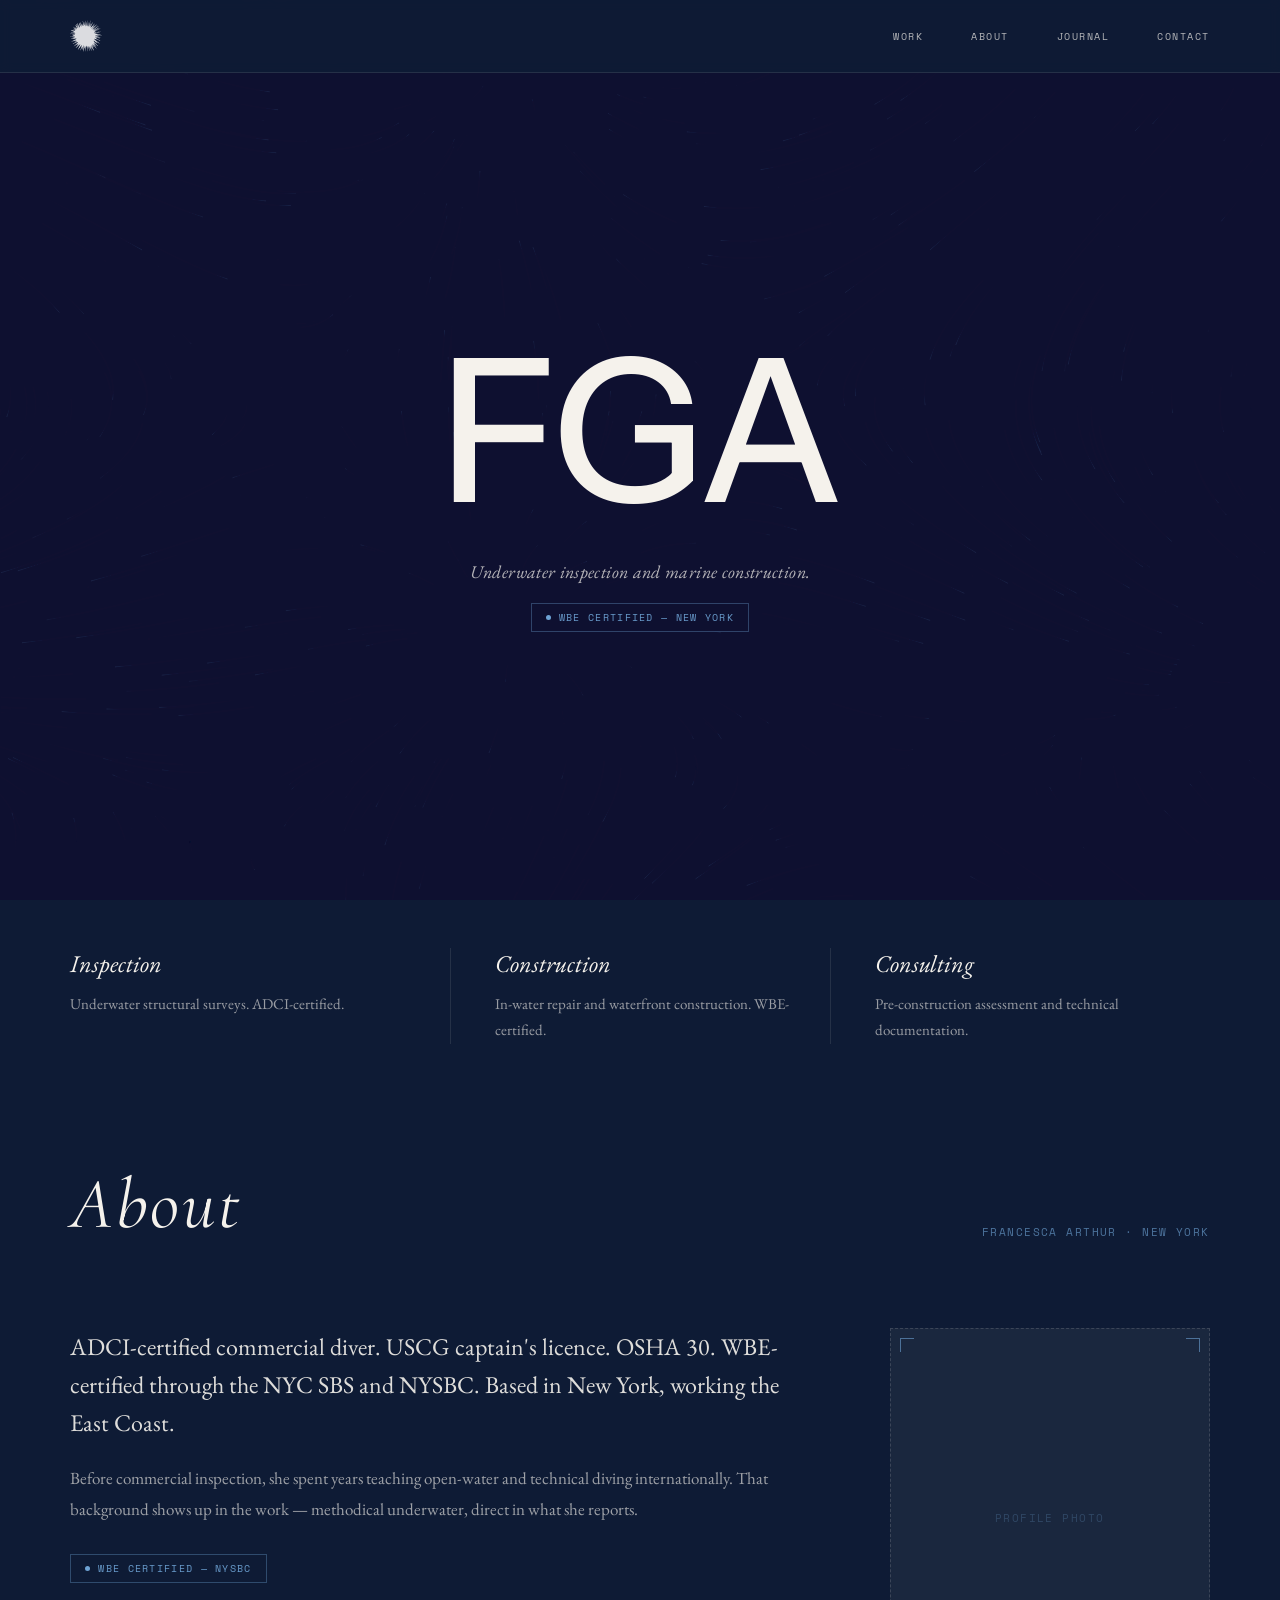
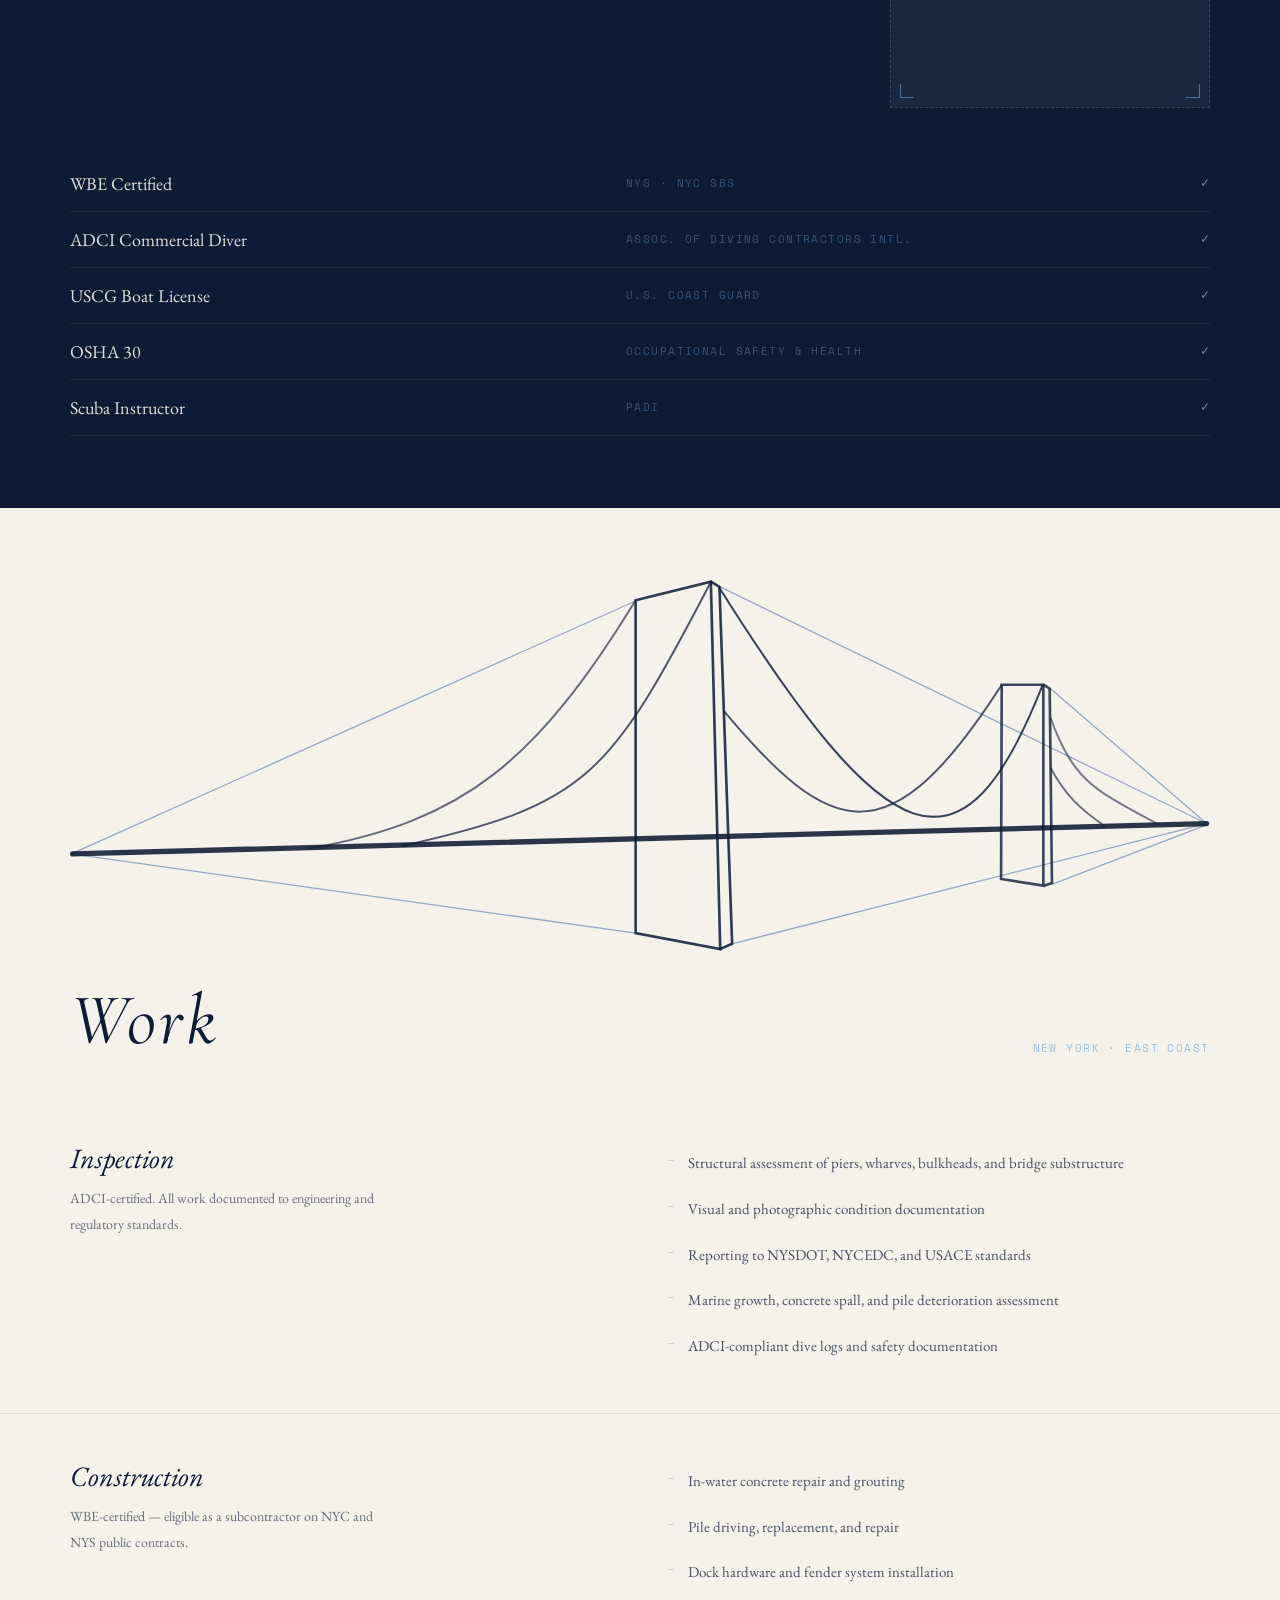
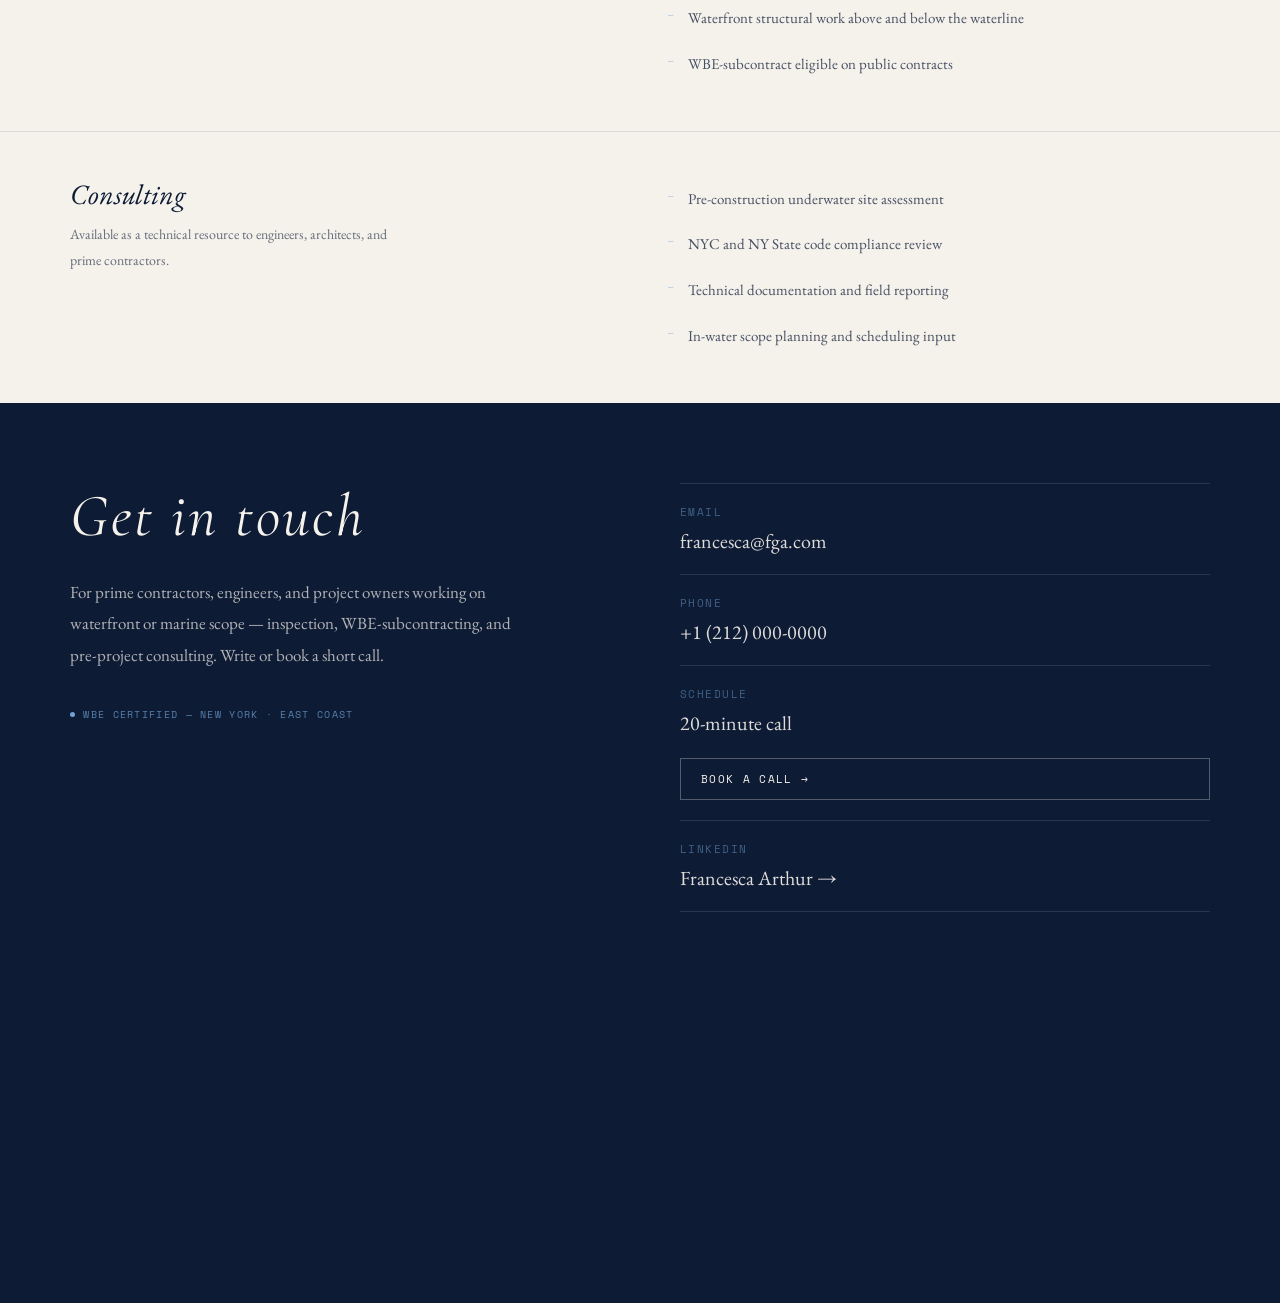
==== index.html @ 3e1ce1b0 "Initial build — static FGA site for GitHub Pages HTML/CSS/JS marketing site for FGA (Francesca Arthu" ====
<!DOCTYPE html>
<html lang="en">
<head>
  <meta charset="UTF-8">
  <meta name="viewport" content="width=device-width, initial-scale=1.0">
  <title>FGA — Underwater Inspection &amp; Marine Construction</title>
  <meta name="description" content="Francesca Arthur — ADCI-certified commercial diver. Underwater inspection and marine construction. WBE-certified, New York · East Coast.">
  <link rel="icon" type="image/svg+xml" href="assets/urchin.svg">
  <link rel="preconnect" href="https://fonts.googleapis.com">
  <link rel="preconnect" href="https://fonts.gstatic.com" crossorigin>
  <link href="https://fonts.googleapis.com/css2?family=Cormorant+Garamond:ital,wght@0,400;1,400;1,600&family=EB+Garamond:ital,wght@0,400;1,400&family=Instrument+Sans:wght@400;500;600&family=Space+Mono:wght@400;700&display=swap" rel="stylesheet">
  <link rel="stylesheet" href="css/style.css">
</head>
<body>

<!-- ── Nav ── -->
<nav class="nav" id="nav">
  <a href="#" class="nav-brand">
    <img src="assets/urchin.svg" alt="FGA" class="nav-urchin">
    <span class="nav-lockup">
      <span class="nav-rule"></span>
      <span class="nav-wordmark">FGA</span>
    </span>
  </a>
  <div class="nav-links">
    <a href="#work-entry" class="nav-link">Work</a>
    <a href="#about" class="nav-link">About</a>
    <a href="journal.html" class="nav-link">Journal</a>
    <a href="#contact" class="nav-link">Contact</a>
  </div>
  <button class="nav-hamburger" id="hamburger" aria-label="Menu" aria-expanded="false">
    <span></span><span></span><span></span>
  </button>
</nav>
<div class="mobile-menu" id="mobileMenu">
  <a href="#work-entry">Work</a>
  <a href="#about">About</a>
  <a href="journal.html">Journal</a>
  <a href="#contact">Contact</a>
</div>

<!-- ── Hero ── -->
<section class="hero" data-theme="dark">
  <canvas class="hero-canvas" id="tidalCanvas"></canvas>
  <div class="hero-inner">
    <div class="hero-title" style="margin-bottom:20px;">FGA</div>
    <div class="hero-sub">Underwater inspection and marine construction.</div>
    <div class="wbe-badge">
      <span class="wbe-dot"></span>
      <span class="wbe-text">WBE Certified — New York</span>
    </div>
  </div>
  <div class="hero-end" id="hero-end"></div>
</section>

<!-- ── Services ── -->
<section class="section-navy" data-theme="dark">
  <div class="services-grid">
    <div class="service-col">
      <div class="service-title">Inspection</div>
      <div class="service-body" style="font-size:15px;">Underwater structural surveys. ADCI-certified.</div>
    </div>
    <div class="service-col">
      <div class="service-title">Construction</div>
      <div class="service-body" style="font-size:15px;">In-water repair and waterfront construction. WBE-certified.</div>
    </div>
    <div class="service-col">
      <div class="service-title">Consulting</div>
      <div class="service-body" style="font-size:15px;">Pre-construction assessment and technical documentation.</div>
    </div>
  </div>
</section>

<!-- ── About ── -->
<section id="about" class="section-navy" data-theme="dark">
  <div class="section-header">
    <div class="section-title">About</div>
    <span class="mono section-meta">Francesca Arthur · New York</span>
  </div>
  <div class="about-grid">
    <div>
      <p class="body-lead" style="margin-bottom:20px;">
        ADCI-certified commercial diver. USCG captain's licence. OSHA 30.
        WBE-certified through the NYC SBS and NYSBC. Based in New York,
        working the East Coast.
      </p>
      <p class="body-text">
        Before commercial inspection, she spent years teaching open-water
        and technical diving internationally. That background shows up in
        the work — methodical underwater, direct in what she reports.
      </p>
      <div style="margin-top:28px;">
        <div class="wbe-badge">
          <span class="wbe-dot"></span>
          <span class="wbe-text">WBE Certified — NYSBC</span>
        </div>
      </div>
    </div>
    <!-- To show a real profile photo: add style="background-image:url('assets/your-photo.jpg')"
         to .about-photo-frame below and remove the placeholder <span>. -->
    <div class="about-photo is-placeholder">
      <div class="about-photo-frame">
        <span class="mono" style="opacity:.25;">Profile photo</span>
      </div>
      <span class="about-corner tl"></span>
      <span class="about-corner tr"></span>
      <span class="about-corner bl"></span>
      <span class="about-corner br"></span>
    </div>
  </div>

  <div class="creds-table">
    <div class="cred-row">
      <span class="cred-name">WBE Certified</span>
      <span class="cred-auth mono">NYS · NYC SBS</span>
      <span class="cred-check">✓</span>
    </div>
    <div class="cred-row">
      <span class="cred-name">ADCI Commercial Diver</span>
      <span class="cred-auth mono">Assoc. of Diving Contractors Intl.</span>
      <span class="cred-check">✓</span>
    </div>
    <div class="cred-row">
      <span class="cred-name">USCG Boat License</span>
      <span class="cred-auth mono">U.S. Coast Guard</span>
      <span class="cred-check">✓</span>
    </div>
    <div class="cred-row">
      <span class="cred-name">OSHA 30</span>
      <span class="cred-auth mono">Occupational Safety &amp; Health</span>
      <span class="cred-check">✓</span>
    </div>
    <div class="cred-row">
      <span class="cred-name">Scuba Instructor</span>
      <span class="cred-auth mono">PADI</span>
      <span class="cred-check">✓</span>
    </div>
  </div>
</section>

<!-- ── Bridge break (linen) — visual header for Work ── -->
<section id="work-entry" class="light-section bridge-section" data-theme="light">
  <svg class="bridge-svg" viewBox="0 0 431 141" fill="none" xmlns="http://www.w3.org/2000/svg">
    <path d="M0.5 103.635L214 133.635" stroke="#1B4F8A" stroke-opacity=".45" stroke-width=".5"/>
    <path d="M0.5 103.635L213.5 8.135" stroke="#1B4F8A" stroke-opacity=".45" stroke-width=".5"/>
    <path d="M246 2.635L430 92.135L371 41.135" stroke="#1B4F8A" stroke-opacity=".45" stroke-width=".5"/>
    <path d="M430 92.135L250.5 137.635" stroke="#1B4F8A" stroke-opacity=".45" stroke-width=".5"/>
    <path d="M430 92.635L371.5 115.135" stroke="#1B4F8A" stroke-opacity=".45" stroke-width=".5"/>
    <path d="M214 133.592V7.686L242.444 0.635L246 139.635L214 133.592Z" stroke="#0E1B35" stroke-opacity=".85"/>
    <path d="M245.796 139.178C245.544 139.291 245.431 139.587 245.543 139.839C245.656 140.091 245.951 140.204 246.204 140.092L246 139.635L245.796 139.178ZM250.5 137.628L250.704 138.084L251.012 137.947L251 137.61L250.5 137.628ZM245.7 2.642L246.2 2.624L246.19 2.36L245.966 2.219L245.7 2.642ZM246 139.635L246.204 140.092L250.704 138.084L250.5 137.628L250.296 137.171L245.796 139.178L246 139.635ZM250.5 137.628L251 137.61L246.2 2.624L245.7 2.642L245.2 2.66L250 137.646L250.5 137.628ZM245.7 2.642L245.966 2.219L242.766 0.211L242.5 0.635L242.234 1.059L245.434 3.066L245.7 2.642Z" fill="#0E1B35" fill-opacity=".85"/>
    <path d="M352.25 113.102L352.5 39.635H368.25V115.635L352.25 113.102Z" stroke="#0E1B35" stroke-opacity=".8"/>
    <path d="M368.5 115.635L371.5 114.635L370.643 41.155L368.5 39.635" stroke="#0E1B35" stroke-opacity=".8"/>
    <path d="M245.5 2.635C309.042 103.782 337.374 117.535 368 39.635" stroke="#0E1B35" stroke-opacity=".82" stroke-width=".75"/>
    <path d="M247.5 49.705C287.81 97.722 309.779 106.186 352.5 39.635" stroke="#0E1B35" stroke-opacity=".72" stroke-width=".75"/>
    <path d="M125.5 100.635C195.952 84.972 204.188 74.17 242.5 0.635" stroke="#0E1B35" stroke-opacity=".72" stroke-width=".75"/>
    <path d="M90.5 101.635C149.089 91.252 176.518 68.707 214 7.635" stroke="#0E1B35" stroke-opacity=".62" stroke-width=".75"/>
    <path d="M1 103.635L430 92.135" stroke="#0E1B35" stroke-opacity=".88" stroke-width="2" stroke-linecap="round"/>
    <path d="M371 71.135C376.96 82.031 382.499 86.83 391.5 93.135" stroke="#0E1B35" stroke-opacity=".6" stroke-width=".75"/>
    <path d="M371 52.135C379.662 76.871 388.861 79.951 412 92.635" stroke="#0E1B35" stroke-opacity=".55" stroke-width=".75"/>
  </svg>
</section>

<!-- ── Work (linen) ── -->
<section id="work" class="light-section" data-theme="light">
  <div class="section-header" style="padding-top:16px;">
    <div class="section-title">Work</div>
    <span class="mono section-meta">New York · East Coast</span>
  </div>

  <div class="work-discipline">
    <div>
      <div class="work-title">Inspection</div>
      <div class="body-text work-note">ADCI-certified. All work documented to engineering and regulatory standards.</div>
    </div>
    <div class="work-scope">
      <div class="work-item"><span class="work-dash">—</span><span class="body-text work-text">Structural assessment of piers, wharves, bulkheads, and bridge substructure</span></div>
      <div class="work-item"><span class="work-dash">—</span><span class="body-text work-text">Visual and photographic condition documentation</span></div>
      <div class="work-item"><span class="work-dash">—</span><span class="body-text work-text">Reporting to NYSDOT, NYCEDC, and USACE standards</span></div>
      <div class="work-item"><span class="work-dash">—</span><span class="body-text work-text">Marine growth, concrete spall, and pile deterioration assessment</span></div>
      <div class="work-item"><span class="work-dash">—</span><span class="body-text work-text">ADCI-compliant dive logs and safety documentation</span></div>
    </div>
  </div>

  <div class="work-discipline" style="border-top:.5px solid rgba(14,27,53,0.1);">
    <div>
      <div class="work-title">Construction</div>
      <div class="body-text work-note">WBE-certified — eligible as a subcontractor on NYC and NYS public contracts.</div>
    </div>
    <div class="work-scope">
      <div class="work-item"><span class="work-dash">—</span><span class="body-text work-text">In-water concrete repair and grouting</span></div>
      <div class="work-item"><span class="work-dash">—</span><span class="body-text work-text">Pile driving, replacement, and repair</span></div>
      <div class="work-item"><span class="work-dash">—</span><span class="body-text work-text">Dock hardware and fender system installation</span></div>
      <div class="work-item"><span class="work-dash">—</span><span class="body-text work-text">Waterfront structural work above and below the waterline</span></div>
      <div class="work-item"><span class="work-dash">—</span><span class="body-text work-text">WBE-subcontract eligible on public contracts</span></div>
    </div>
  </div>

  <div class="work-discipline" style="border-top:.5px solid rgba(14,27,53,0.1);">
    <div>
      <div class="work-title">Consulting</div>
      <div class="body-text work-note">Available as a technical resource to engineers, architects, and prime contractors.</div>
    </div>
    <div class="work-scope">
      <div class="work-item"><span class="work-dash">—</span><span class="body-text work-text">Pre-construction underwater site assessment</span></div>
      <div class="work-item"><span class="work-dash">—</span><span class="body-text work-text">NYC and NY State code compliance review</span></div>
      <div class="work-item"><span class="work-dash">—</span><span class="body-text work-text">Technical documentation and field reporting</span></div>
      <div class="work-item"><span class="work-dash">—</span><span class="body-text work-text">In-water scope planning and scheduling input</span></div>
    </div>
  </div>
</section>

<!-- ── Contact (navy) ── -->
<section id="contact" class="section-navy" data-theme="dark">
  <div class="contact-inner">
    <div class="contact-lead-col">
      <div class="contact-heading">Get in touch</div>
      <div class="contact-lead">
        For prime contractors, engineers, and project owners working on
        waterfront or marine scope — inspection, WBE-subcontracting,
        and pre-project consulting. Write or book a short call.
      </div>
      <div style="display:flex; align-items:center; gap:8px; margin-top:8px;">
        <span class="wbe-dot"></span>
        <span class="wbe-text" style="opacity:.75; color:var(--sky);">WBE Certified — New York · East Coast</span>
      </div>
    </div>

    <div>
      <div class="contact-method">
        <span class="mono contact-method-label">Email</span>
        <a class="contact-method-value" href="mailto:francesca@fga.com">francesca@fga.com</a>
      </div>
      <div class="contact-method">
        <span class="mono contact-method-label">Phone</span>
        <a class="contact-method-value" href="tel:+12120000000">+1 (212) 000-0000</a>
      </div>
      <div class="contact-method">
        <span class="mono contact-method-label">Schedule</span>
        <div class="contact-method-value" style="margin-bottom:14px;">20-minute call</div>
        <a href="https://cal.com/fga/20min" target="_blank" rel="noopener" class="cta-primary">Book a call &rarr;</a>
      </div>
      <div class="contact-method">
        <span class="mono contact-method-label">LinkedIn</span>
        <a class="contact-method-value" href="https://linkedin.com/in/francesca-arthur" target="_blank" rel="noopener">Francesca Arthur &rarr;</a>
      </div>
    </div>
  </div>
</section>

<script src="js/site.js"></script>
</body>
</html>
---- css/style.css ----
/* ============================================================
   FGA — Francesca Arthur · Marine Inspection & Construction
   Shared stylesheet (site + journal)
   Palette:  linen #F5F2EC · navy #0E1B35 · sky #6EA3D4
   ============================================================ */

*, *::before, *::after { margin:0; padding:0; box-sizing:border-box; }
html { scroll-behavior:smooth; }
body { background:#0E1B35; -webkit-font-smoothing:antialiased; }
a { text-decoration:none; color:inherit; }
img { max-width:100%; }

:root {
  --linen:#F5F2EC;
  --navy:#0E1B35;
  --sky:#6EA3D4;
  --gutter: clamp(24px, 5.5vw, 80px);
}

/* ── Type ── */
.hero-title {
  font-family:'Instrument Sans', sans-serif;
  font-size: clamp(80px, 16vw, 200px);
  letter-spacing:-0.01em; font-style:normal; font-weight:500; line-height:.9;
  color:var(--linen);
}
.section-title {
  font-family:'Cormorant Garamond', serif;
  font-size: clamp(44px, 6vw, 72px);
  font-style:italic; letter-spacing:.04em; line-height:1;
  color:var(--linen);
}
.body-lead {
  font-family:'EB Garamond', serif;
  font-size: clamp(17px, 2vw, 24px);
  line-height:1.6; color:var(--linen); opacity:.9;
  text-wrap:pretty;
}
.body-text {
  font-family:'EB Garamond', serif;
  font-size:17px; line-height:1.85;
  color:var(--linen); opacity:.62; text-wrap:pretty;
}
.mono {
  font-family:'Space Mono', monospace;
  font-size:11px; letter-spacing:.13em;
  text-transform:uppercase; color:var(--sky); opacity:.65;
}
.service-body {
  font-family:'EB Garamond', serif;
  font-size:16px; line-height:1.75;
  color:var(--linen); opacity:.6;
}

/* ── Nav ── */
.nav {
  position:fixed; top:0; left:0; right:0; z-index:100;
  display:flex; justify-content:space-between; align-items:center;
  padding:20px var(--gutter);
  background:rgba(14,27,53,0.93); backdrop-filter:blur(6px);
  border-bottom:.5px solid rgba(245,242,236,0.1);
  transition:background .4s ease, border-color .4s ease;
}
.nav.nav-light {
  background:rgba(245,242,236,0.92);
  border-bottom-color:rgba(14,27,53,0.1);
}
.nav.nav-light .nav-link { color:var(--navy); }
.nav.nav-light .nav-hamburger span { background:var(--navy); }

.nav-brand { display:flex; align-items:center; }
.nav-urchin {
  display:block; flex-shrink:0; width:32px; height:32px;
  filter: brightness(0) invert(1); opacity:.85;
  transition:filter .4s ease;
}
.nav.nav-light .nav-urchin { filter: brightness(0) opacity(0.68); }
.nav-lockup {
  display:flex; align-items:center; overflow:hidden;
  max-width:0; opacity:0;
  transition:max-width .5s ease, opacity .45s ease;
}
.nav.nav-scrolled .nav-lockup { max-width:110px; opacity:1; }
.nav-rule {
  width:.5px; height:24px; margin:0 16px; flex-shrink:0;
  background:rgba(245,242,236,0.25); transition:background .4s ease;
}
.nav.nav-light .nav-rule { background:rgba(14,27,53,0.25); }
.nav-wordmark {
  white-space:nowrap; font-family:'Instrument Sans', sans-serif; font-size:20px;
  letter-spacing:-0.01em; font-weight:500; color:var(--linen);
  transition:color .4s ease;
}
.nav.nav-light .nav-wordmark { color:var(--navy); }

.nav-links { display:flex; gap:48px; }
.nav-link {
  font-family:'Space Mono', monospace; font-size:10px;
  letter-spacing:.15em; text-transform:uppercase;
  color:var(--linen); opacity:.72;
  transition:opacity .2s, color .4s ease;
}
.nav-link:hover { opacity:1; }
.nav-hamburger {
  display:none; background:none; border:none; cursor:pointer;
  padding:4px; flex-direction:column; gap:5px;
}
.nav-hamburger span {
  display:block; width:22px; height:.5px;
  background:var(--linen); opacity:.75;
  transition:transform .2s, opacity .2s;
}
.nav-hamburger.open span:nth-child(1){ transform:rotate(45deg) translate(4px,4px); }
.nav-hamburger.open span:nth-child(2){ opacity:0; }
.nav-hamburger.open span:nth-child(3){ transform:rotate(-45deg) translate(4px,-4px); }

.mobile-menu {
  position:fixed; top:65px; left:0; right:0; z-index:99;
  background:rgba(14,27,53,0.98); backdrop-filter:blur(8px);
  display:none; flex-direction:column;
  padding:24px var(--gutter) 32px;
  border-bottom:.5px solid rgba(245,242,236,0.1);
}
.mobile-menu.open { display:flex; }
.mobile-menu a {
  font-family:'Space Mono', monospace; font-size:13px;
  letter-spacing:.14em; text-transform:uppercase;
  color:var(--linen); opacity:.75; padding:14px 0;
  border-bottom:.5px solid rgba(245,242,236,0.08);
}
.mobile-menu a:last-child { border-bottom:none; }

/* ── Hero ── */
.hero {
  height:100vh; position:relative; overflow:hidden;
  background:var(--navy); color:var(--linen);
}
.hero-canvas { position:absolute; inset:0; width:100%; height:100%; }
.hero-inner {
  position:relative; z-index:1; height:100%;
  display:flex; flex-direction:column; align-items:center;
  justify-content:center; padding-top:72px; text-align:center;
}
.hero-sub {
  font-family:'EB Garamond', serif; font-size:clamp(15px,1.4vw,18px);
  letter-spacing:.02em; color:var(--linen); opacity:.72;
  margin:20px 0; font-style:italic;
}
.hero-end { position:absolute; bottom:120px; left:0; width:100%; height:1px; }

/* ── WBE badge ── */
.wbe-badge {
  display:inline-flex; align-items:center; gap:8px;
  padding:6px 14px;
  border:.5px solid rgba(110,163,212,0.35);
}
.wbe-dot {
  width:5px; height:5px; border-radius:50%;
  background:var(--sky); display:inline-block; flex-shrink:0;
}
.wbe-text {
  font-family:'Space Mono', monospace; font-size:10px;
  letter-spacing:.13em; text-transform:uppercase;
  color:var(--sky); opacity:.95;
}

/* ── Services ── */
.section-navy { background:var(--navy); color:var(--linen); }
.services-grid {
  display:grid; grid-template-columns:1fr 1fr 1fr;
  padding:48px var(--gutter) 72px;
}
.service-col { padding-right:44px; }
.service-col + .service-col {
  border-left:.5px solid rgba(245,242,236,0.1);
  padding-left:44px; padding-right:0;
}
.service-col:last-child { padding-right:0; }
.service-title {
  font-family:'EB Garamond', serif; font-size:24px; font-style:italic;
  margin-bottom:12px; color:var(--linen);
}

/* ── Section header (shared) ── */
.section-header {
  display:flex; justify-content:space-between; align-items:flex-end;
  padding:52px var(--gutter) 40px;
}

/* ── About ── */
#about { scroll-margin-top:72px; }
.about-grid {
  display:grid; grid-template-columns:1fr 320px;
  gap:72px; padding:48px var(--gutter) 0;
  align-items:start;
}
.about-photo { position:relative; }
.about-photo-frame {
  background:rgba(245,242,236,0.05);
  border:.5px dashed rgba(245,242,236,0.15);
  height:380px; display:flex; align-items:center; justify-content:center;
  background-size:cover; background-position:center;
}
.about-corner {
  position:absolute; width:14px; height:14px; opacity:.6;
}
.about-corner.tl { top:10px; left:10px; border-top:.5px solid var(--sky); border-left:.5px solid var(--sky); }
.about-corner.tr { top:10px; right:10px; border-top:.5px solid var(--sky); border-right:.5px solid var(--sky); }
.about-corner.bl { bottom:10px; left:10px; border-bottom:.5px solid var(--sky); border-left:.5px solid var(--sky); }
.about-corner.br { bottom:10px; right:10px; border-bottom:.5px solid var(--sky); border-right:.5px solid var(--sky); }

.creds-table { padding:48px var(--gutter) 72px; }
.cred-row {
  display:grid; grid-template-columns:1fr 1fr 28px;
  align-items:center; padding:16px 0;
  border-bottom:.5px solid rgba(245,242,236,0.08);
}
.cred-name { font-family:'EB Garamond', serif; font-size:18px; color:var(--linen); opacity:.9; }
.cred-auth { opacity:.42; }
.cred-check { text-align:right; color:var(--sky); opacity:.85; font-size:12px; }

/* ── Bridge break (linen) ── */
.light-section { background:var(--linen); color:var(--navy); }
.light-section .section-title { color:var(--navy); }
.light-section .body-text { color:var(--navy); }
#work-entry { scroll-margin-top:72px; }
.bridge-section {
  background:var(--linen);
  display:flex; align-items:center; justify-content:center;
  padding:72px var(--gutter) 16px;
}
.bridge-svg { display:block; width:100%; max-width:1280px; height:auto; }

/* ── Work (linen) ── */
.work-discipline {
  display:grid; grid-template-columns:1fr 1fr;
  gap:0 56px; padding:44px var(--gutter);
  align-items:start;
}
.work-title {
  font-family:'EB Garamond', serif; font-size:28px; font-style:italic;
  margin-bottom:10px; color:var(--navy);
}
.work-note { font-size:14px; max-width:320px; }
.work-scope { display:flex; flex-direction:column; }
.work-item { display:flex; gap:14px; align-items:flex-start; padding:9px 0; }
.work-dash { color:var(--sky); font-family:'Space Mono', monospace; font-size:9px; margin-top:4px; opacity:.5; flex-shrink:0; }
.work-text { font-size:15px; opacity:.75; }

/* ── Contact (navy) ── */
#contact { scroll-margin-top:0; min-height:100vh; }
.contact-inner {
  padding: clamp(80px, 8vh, 108px) var(--gutter) 72px;
  display: grid;
  grid-template-columns: 1fr 1fr;
  gap: 80px;
  align-items: start;
  min-height: 100vh;
}
.contact-lead-col { display:flex; flex-direction:column; gap:28px; }
.contact-heading {
  font-family:'Cormorant Garamond', serif; font-size:clamp(40px,5vw,60px);
  font-style:italic; letter-spacing:.04em; line-height:1.1; color:var(--linen);
}
.contact-lead {
  font-family:'EB Garamond', serif; font-size:17px; line-height:1.85;
  opacity:.7; max-width:460px; color:var(--linen);
}
.contact-method {
  padding: 20px 0;
  border-bottom: .5px solid rgba(245,242,236,0.12);
  display: flex; flex-direction: column; gap: 8px;
}
.contact-method:first-child { border-top: .5px solid rgba(245,242,236,0.12); }
.contact-method-label { opacity:.5; }
.contact-method-value {
  font-family:'EB Garamond', serif; font-size:20px; color:var(--linen); opacity:.9;
}
a.contact-method-value { transition:opacity .2s; }
a.contact-method-value:hover { opacity:1; }

/* ── CTAs ── */
.cta-primary {
  display:inline-block;
  font-family:'Space Mono', monospace; font-size:11px;
  letter-spacing:.12em; text-transform:uppercase;
  color:var(--linen); padding:12px 20px;
  border:.5px solid rgba(245,242,236,0.3);
  transition:background .2s, color .2s;
}
.cta-primary:hover { background:var(--linen); color:var(--navy); }

/* ──────────────────────────────────────────────
   Responsive
   ────────────────────────────────────────────── */
@media (max-width:768px) {
  .nav-links { display:none; }
  .nav-hamburger { display:flex; }

  .services-grid { grid-template-columns:1fr; padding-top:36px; padding-bottom:52px; }
  .service-col { padding-right:0; }
  .service-col + .service-col {
    border-left:none; border-top:.5px solid rgba(245,242,236,0.1);
    padding-left:0; padding-top:36px; margin-top:36px;
  }

  .about-grid { grid-template-columns:1fr; gap:40px; }
  .about-photo:empty,
  .about-photo.is-placeholder { display:none; }

  .cred-row { grid-template-columns:1fr 28px; }
  .cred-auth { display:none; }

  .work-discipline { grid-template-columns:1fr; gap:0; }
  .work-scope { margin-top:20px; }

  .section-meta { display:none; }
  .section-header { padding:40px var(--gutter) 28px; }
  .creds-table { padding-top:36px; padding-bottom:52px; }

  .contact-inner { grid-template-columns:1fr; gap:52px; }
}

/* ──────────────────────────────────────────────
   Journal (index + entry)
   ────────────────────────────────────────────── */
body.journal { color:var(--linen); font-family:'EB Garamond', serif; }

.journal-header {
  padding:120px var(--gutter) 40px;
  display:flex; justify-content:space-between; align-items:flex-end;
  border-bottom:.5px solid rgba(245,242,236,0.11);
}
.journal-header .label {
  font-family:'Space Mono', monospace; font-size:9px;
  letter-spacing:.18em; text-transform:uppercase; opacity:.38;
  margin-bottom:14px;
}
.journal-header h1 {
  font-family:'Cormorant Garamond', serif; font-size:clamp(44px,8vw,64px);
  font-style:italic; letter-spacing:.06em; font-weight:400;
}
.journal-header .meta {
  font-family:'Space Mono', monospace; font-size:9px;
  letter-spacing:.1em; color:var(--sky); opacity:.6;
}

.entries { padding:0 var(--gutter); min-height:40vh; }
.entry {
  display:grid; grid-template-columns:196px 1fr;
  gap:72px; align-items:start;
  padding:52px 0;
  border-bottom:.5px solid rgba(245,242,236,0.09);
}
.entry-meta { display:flex; flex-direction:column; gap:7px; padding-top:4px; }
.entry-meta .date {
  font-family:'Space Mono', monospace; font-size:9px;
  letter-spacing:.1em; color:var(--sky); opacity:.9;
}
.entry-meta .loc {
  font-family:'Space Mono', monospace; font-size:9px;
  letter-spacing:.08em; color:var(--sky); opacity:.5;
}
.entry-meta .tag {
  margin-top:14px; align-self:flex-start;
  font-family:'Space Mono', monospace; font-size:9px;
  letter-spacing:.1em; text-transform:uppercase;
  border:.5px solid rgba(110,163,212,0.28);
  color:var(--sky); padding:4px 8px; opacity:.7;
}
.entry-body h2 {
  font-family:'EB Garamond', serif; font-size:26px;
  font-style:italic; margin-bottom:16px; line-height:1.3; font-weight:400;
}
.entry-body p {
  font-family:'EB Garamond', serif; font-size:16px;
  line-height:1.85; opacity:.58; max-width:720px;
}
.entry-body .read {
  display:inline-block; margin-top:20px;
  font-family:'Space Mono', monospace; font-size:10px;
  letter-spacing:.12em; text-transform:uppercase;
  color:var(--sky); opacity:.65; transition:opacity .2s;
}
.entry-body .read:hover { opacity:1; }
.entry-thumb {
  margin-top:22px; max-width:420px; width:100%;
  display:block; filter:grayscale(0.15);
}

.journal-status {
  font-family:'Space Mono', monospace; font-size:11px;
  letter-spacing:.1em; color:var(--sky); opacity:.5;
  padding:52px 0;
}

/* ── Full entry page ── */
.entry-article { padding:120px var(--gutter) 80px; max-width:760px; margin:0 auto; }
.entry-article .back {
  font-family:'Space Mono', monospace; font-size:10px;
  letter-spacing:.12em; text-transform:uppercase;
  color:var(--sky); opacity:.65; display:inline-block; margin-bottom:40px;
  transition:opacity .2s;
}
.entry-article .back:hover { opacity:1; }
.entry-article .entry-tagline {
  display:flex; gap:18px; flex-wrap:wrap; align-items:center;
  font-family:'Space Mono', monospace; font-size:9px;
  letter-spacing:.1em; color:var(--sky); opacity:.7; margin-bottom:20px;
}
.entry-article h1 {
  font-family:'Cormorant Garamond', serif; font-size:clamp(34px,5vw,48px);
  font-style:italic; letter-spacing:.03em; font-weight:400;
  line-height:1.15; margin-bottom:40px; color:var(--linen);
}
.entry-article .content p {
  font-family:'EB Garamond', serif; font-size:18px; line-height:1.85;
  opacity:.78; margin-bottom:26px;
}
.entry-article .content h2 {
  font-family:'EB Garamond', serif; font-style:italic; font-size:24px;
  margin:36px 0 14px; opacity:.92; font-weight:400;
}
.entry-article .content h3 {
  font-family:'Space Mono', monospace; font-size:11px; letter-spacing:.13em;
  text-transform:uppercase; color:var(--sky); opacity:.7; margin:34px 0 12px;
}
.entry-article .content img {
  display:block; width:100%; margin:34px 0 12px; filter:grayscale(0.15);
}
.entry-article .content img + em {
  display:block; font-family:'Space Mono', monospace; font-size:9px;
  letter-spacing:.1em; text-transform:uppercase; color:var(--sky);
  opacity:.55; font-style:normal; margin-bottom:34px;
}
.entry-article .content a { color:var(--sky); border-bottom:.5px solid rgba(110,163,212,0.4); }
.entry-article .content ul { margin:0 0 26px 20px; }
.entry-article .content li {
  font-family:'EB Garamond', serif; font-size:18px; line-height:1.7;
  opacity:.78; margin-bottom:8px;
}
.entry-article .content blockquote {
  border-left:.5px solid rgba(110,163,212,0.4); padding-left:22px;
  margin:0 0 26px; font-style:italic; opacity:.7;
}

/* ── Footer (journal) ── */
.site-footer {
  display:flex; justify-content:space-between; align-items:center;
  padding:32px var(--gutter);
  border-top:.5px solid rgba(245,242,236,0.1);
}
.site-footer .wm {
  font-family:'Instrument Sans', sans-serif;
  font-size:18px; letter-spacing:-0.01em; font-weight:500; opacity:.5;
}
.site-footer .coord {
  font-family:'Space Mono', monospace; font-size:9px;
  letter-spacing:.1em; color:var(--sky); opacity:.45;
}

@media (max-width:768px) {
  .journal-header { padding-top:104px; }
  .entry { grid-template-columns:1fr; gap:18px; padding:40px 0; }
  .entry-meta { flex-direction:row; flex-wrap:wrap; align-items:center; gap:12px; }
  .entry-meta .tag { margin-top:0; }
  .entry-thumb { max-width:100%; }
}
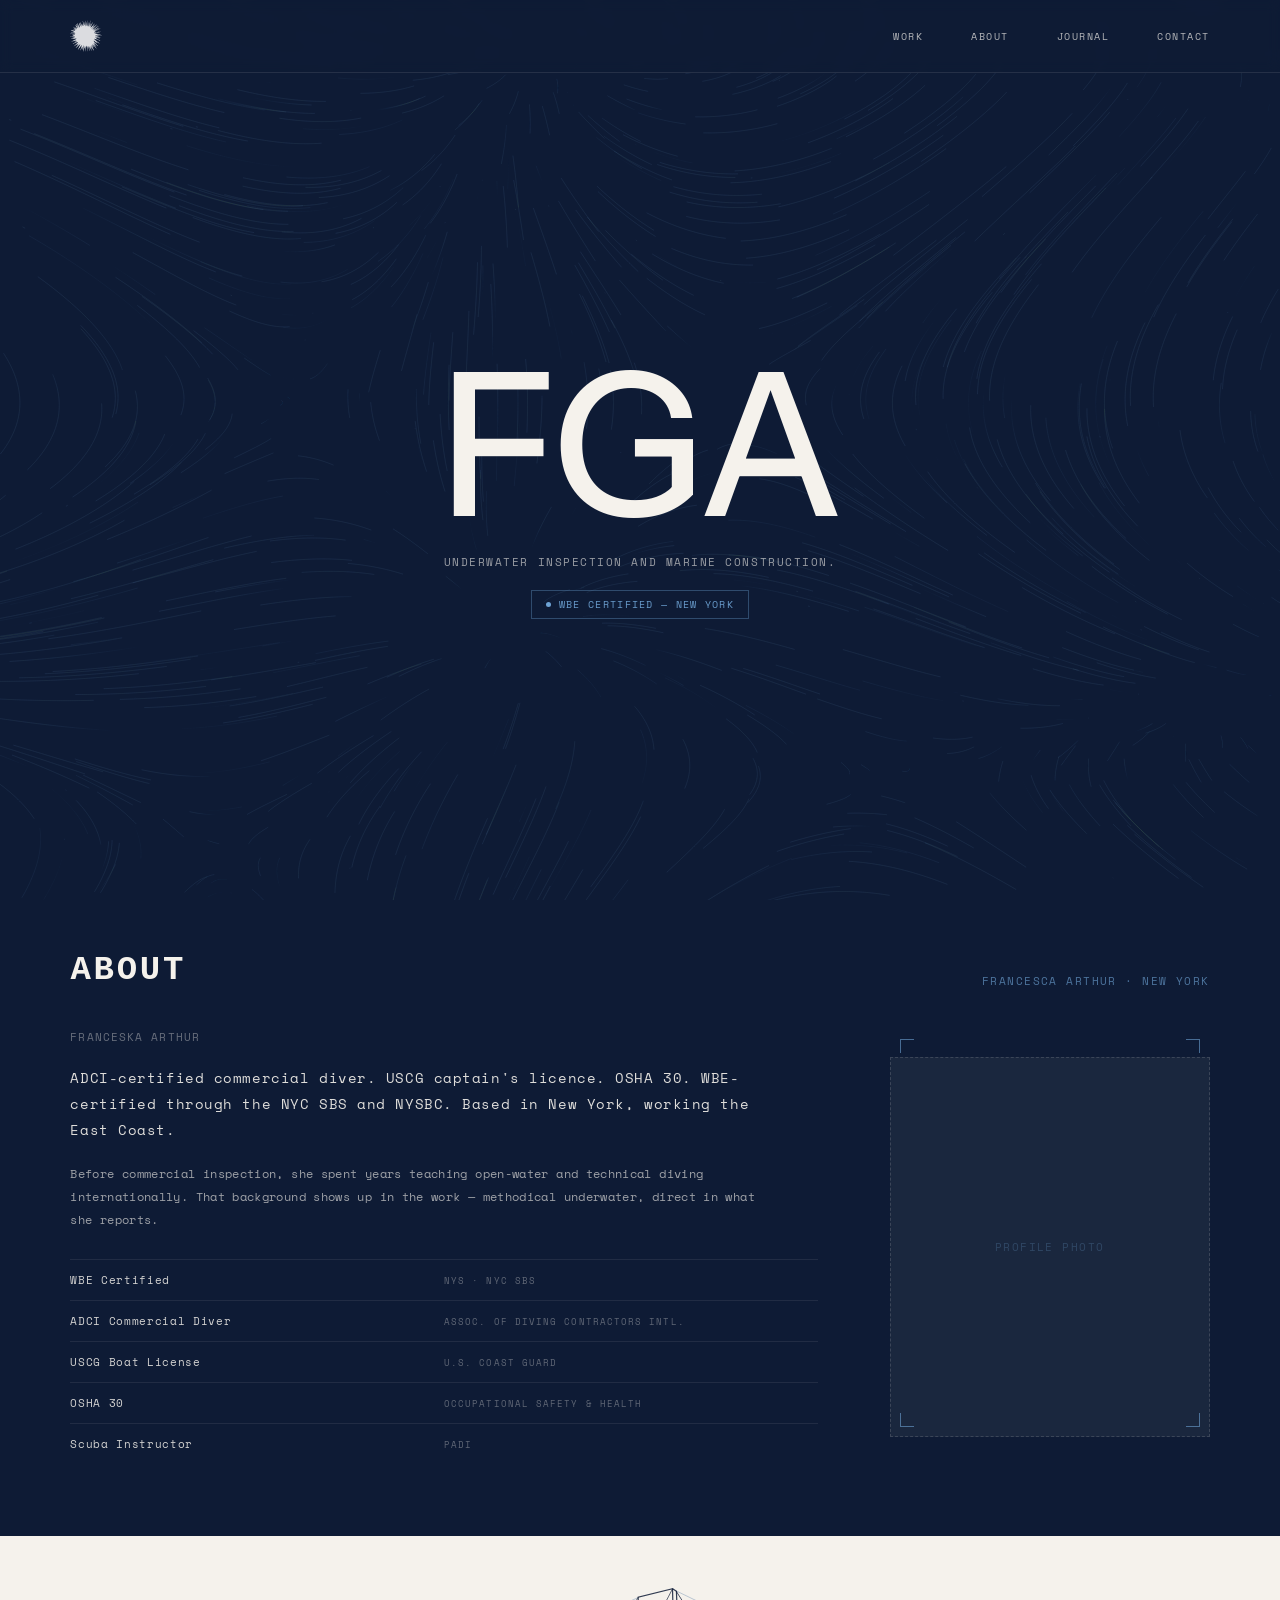
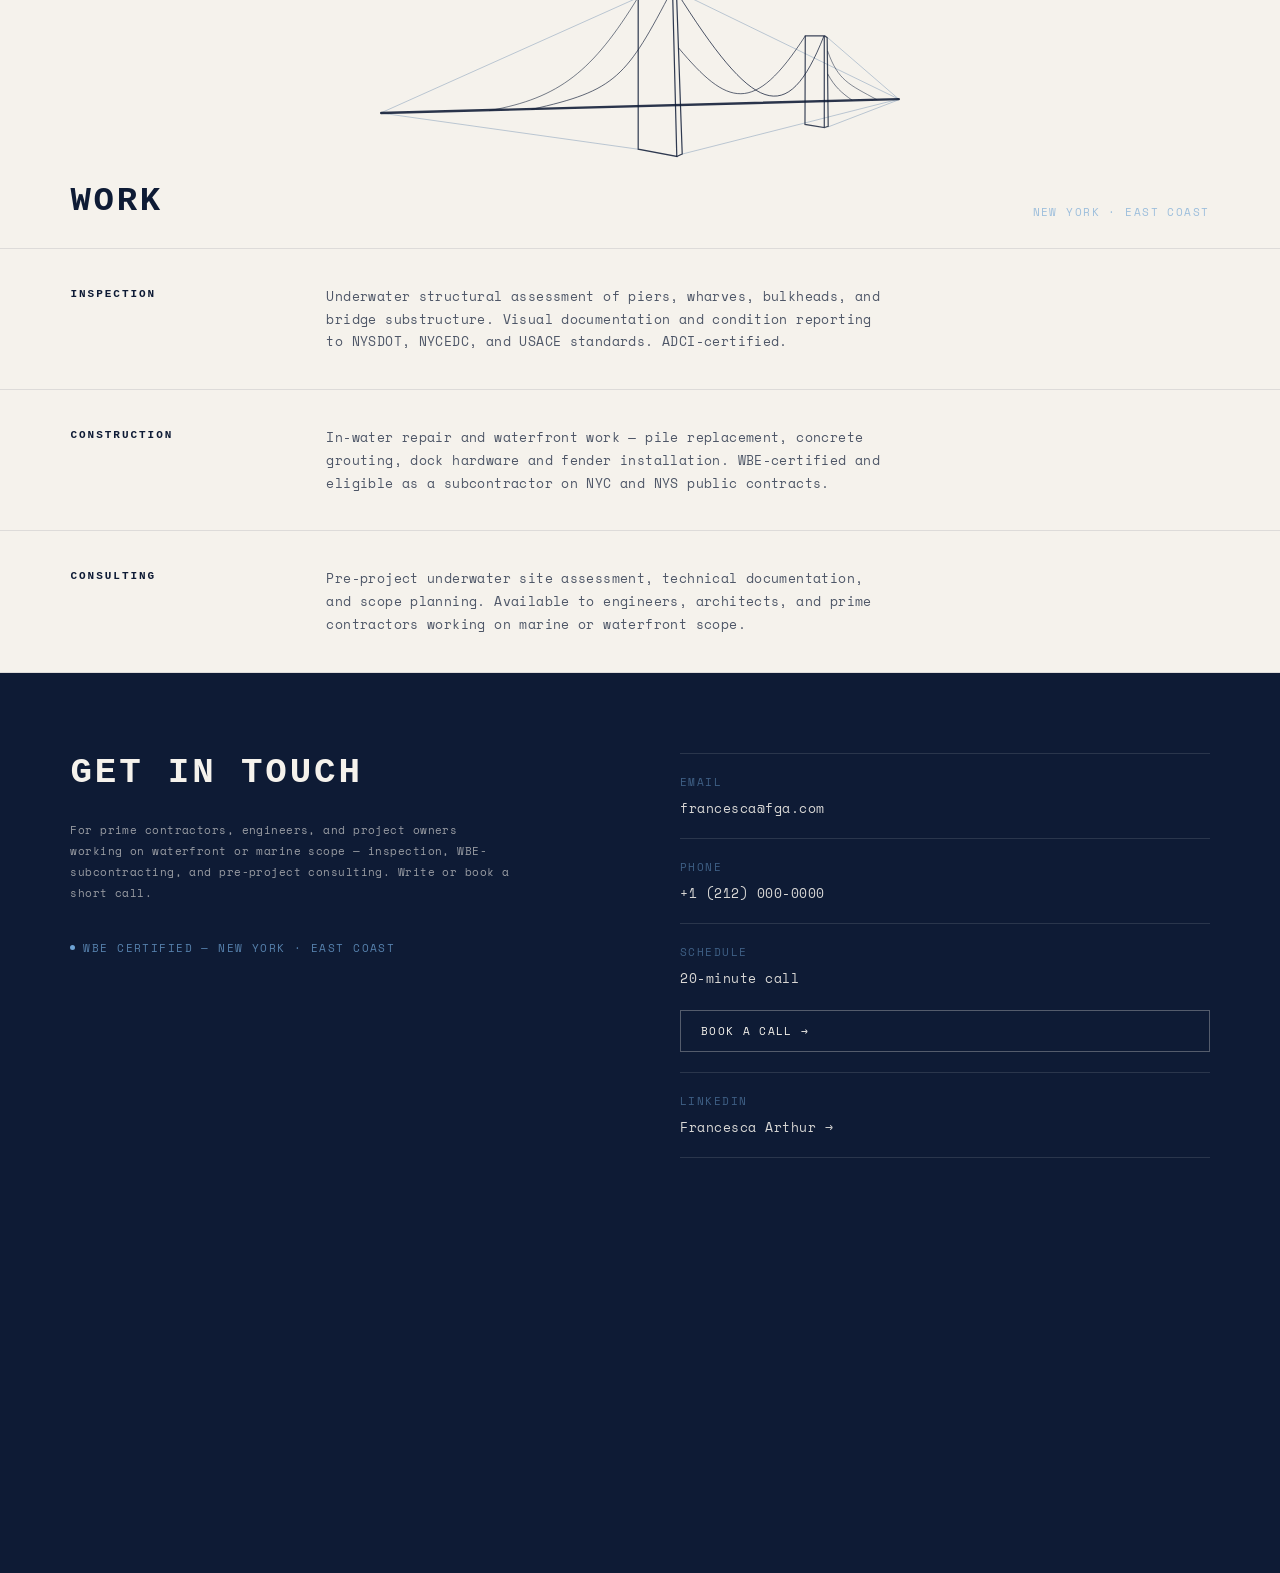
==== commit b5cc269a: "v2 design: Space Mono typography, streamline canvas, restructured layout - Canvas: swap Rankine-vort" ====
--- a/index.html
+++ b/index.html
@@ -53,24 +53,6 @@
   <div class="hero-end" id="hero-end"></div>
 </section>
 
-<!-- ── Services ── -->
-<section class="section-navy" data-theme="dark">
-  <div class="services-grid">
-    <div class="service-col">
-      <div class="service-title">Inspection</div>
-      <div class="service-body" style="font-size:15px;">Underwater structural surveys. ADCI-certified.</div>
-    </div>
-    <div class="service-col">
-      <div class="service-title">Construction</div>
-      <div class="service-body" style="font-size:15px;">In-water repair and waterfront construction. WBE-certified.</div>
-    </div>
-    <div class="service-col">
-      <div class="service-title">Consulting</div>
-      <div class="service-body" style="font-size:15px;">Pre-construction assessment and technical documentation.</div>
-    </div>
-  </div>
-</section>
-
 <!-- ── About ── -->
 <section id="about" class="section-navy" data-theme="dark">
   <div class="section-header">
@@ -79,26 +61,44 @@
   </div>
   <div class="about-grid">
     <div>
+      <div class="about-name">Franceska Arthur</div>
       <p class="body-lead" style="margin-bottom:20px;">
         ADCI-certified commercial diver. USCG captain's licence. OSHA 30.
         WBE-certified through the NYC SBS and NYSBC. Based in New York,
         working the East Coast.
       </p>
-      <p class="body-text">
+      <p class="body-text" style="margin-bottom:28px;">
         Before commercial inspection, she spent years teaching open-water
         and technical diving internationally. That background shows up in
         the work — methodical underwater, direct in what she reports.
       </p>
-      <div style="margin-top:28px;">
-        <div class="wbe-badge">
-          <span class="wbe-dot"></span>
-          <span class="wbe-text">WBE Certified — NYSBC</span>
+      <!-- Credentials table -->
+      <div class="creds-table">
+        <div class="cred-row">
+          <span class="cred-name">WBE Certified</span>
+          <span class="cred-auth">NYS · NYC SBS</span>
+        </div>
+        <div class="cred-row">
+          <span class="cred-name">ADCI Commercial Diver</span>
+          <span class="cred-auth">Assoc. of Diving Contractors Intl.</span>
+        </div>
+        <div class="cred-row">
+          <span class="cred-name">USCG Boat License</span>
+          <span class="cred-auth">U.S. Coast Guard</span>
+        </div>
+        <div class="cred-row">
+          <span class="cred-name">OSHA 30</span>
+          <span class="cred-auth">Occupational Safety &amp; Health</span>
+        </div>
+        <div class="cred-row">
+          <span class="cred-name">Scuba Instructor</span>
+          <span class="cred-auth">PADI</span>
         </div>
       </div>
     </div>
     <!-- To show a real profile photo: add style="background-image:url('assets/your-photo.jpg')"
          to .about-photo-frame below and remove the placeholder <span>. -->
-    <div class="about-photo is-placeholder">
+    <div class="about-photo">
       <div class="about-photo-frame">
         <span class="mono" style="opacity:.25;">Profile photo</span>
       </div>
@@ -108,103 +108,49 @@
       <span class="about-corner br"></span>
     </div>
   </div>
+  <div style="height:72px;"></div>
+</section>
 
-  <div class="creds-table">
-    <div class="cred-row">
-      <span class="cred-name">WBE Certified</span>
-      <span class="cred-auth mono">NYS · NYC SBS</span>
-      <span class="cred-check">✓</span>
-    </div>
-    <div class="cred-row">
-      <span class="cred-name">ADCI Commercial Diver</span>
-      <span class="cred-auth mono">Assoc. of Diving Contractors Intl.</span>
-      <span class="cred-check">✓</span>
-    </div>
-    <div class="cred-row">
-      <span class="cred-name">USCG Boat License</span>
-      <span class="cred-auth mono">U.S. Coast Guard</span>
-      <span class="cred-check">✓</span>
-    </div>
-    <div class="cred-row">
-      <span class="cred-name">OSHA 30</span>
-      <span class="cred-auth mono">Occupational Safety &amp; Health</span>
-      <span class="cred-check">✓</span>
-    </div>
-    <div class="cred-row">
-      <span class="cred-name">Scuba Instructor</span>
-      <span class="cred-auth mono">PADI</span>
-      <span class="cred-check">✓</span>
+<!-- ── Work (linen) — bridge at top, 3 rows label + sentence ── -->
+<section id="work-entry" class="light-section" data-theme="light">
+  <div class="bridge-wrap">
+    <div class="bridge-inner">
+      <svg class="bridge-svg" viewBox="0 0 431 141" fill="none" xmlns="http://www.w3.org/2000/svg">
+        <path d="M0.5 103.635L214 133.635" stroke="#1B4F8A" stroke-opacity=".45" stroke-width=".5"/>
+        <path d="M0.5 103.635L213.5 8.135" stroke="#1B4F8A" stroke-opacity=".45" stroke-width=".5"/>
+        <path d="M246 2.635L430 92.135L371 41.135" stroke="#1B4F8A" stroke-opacity=".45" stroke-width=".5"/>
+        <path d="M430 92.135L250.5 137.635" stroke="#1B4F8A" stroke-opacity=".45" stroke-width=".5"/>
+        <path d="M430 92.635L371.5 115.135" stroke="#1B4F8A" stroke-opacity=".45" stroke-width=".5"/>
+        <path d="M214 133.592V7.686L242.444 0.635L246 139.635L214 133.592Z" stroke="#0E1B35" stroke-opacity=".85"/>
+        <path d="M245.796 139.178C245.544 139.291 245.431 139.587 245.543 139.839C245.656 140.091 245.951 140.204 246.204 140.092L246 139.635L245.796 139.178ZM250.5 137.628L250.704 138.084L251.012 137.947L251 137.61L250.5 137.628ZM245.7 2.642L246.2 2.624L246.19 2.36L245.966 2.219L245.7 2.642ZM246 139.635L246.204 140.092L250.704 138.084L250.5 137.628L250.296 137.171L245.796 139.178L246 139.635ZM250.5 137.628L251 137.61L246.2 2.624L245.7 2.642L245.2 2.66L250 137.646L250.5 137.628ZM245.7 2.642L245.966 2.219L242.766 0.211L242.5 0.635L242.234 1.059L245.434 3.066L245.7 2.642Z" fill="#0E1B35" fill-opacity=".85"/>
+        <path d="M352.25 113.102L352.5 39.635H368.25V115.635L352.25 113.102Z" stroke="#0E1B35" stroke-opacity=".8"/>
+        <path d="M368.5 115.635L371.5 114.635L370.643 41.155L368.5 39.635" stroke="#0E1B35" stroke-opacity=".8"/>
+        <path d="M245.5 2.635C309.042 103.782 337.374 117.535 368 39.635" stroke="#0E1B35" stroke-opacity=".82" stroke-width=".75"/>
+        <path d="M247.5 49.705C287.81 97.722 309.779 106.186 352.5 39.635" stroke="#0E1B35" stroke-opacity=".72" stroke-width=".75"/>
+        <path d="M125.5 100.635C195.952 84.972 204.188 74.17 242.5 0.635" stroke="#0E1B35" stroke-opacity=".72" stroke-width=".75"/>
+        <path d="M90.5 101.635C149.089 91.252 176.518 68.707 214 7.635" stroke="#0E1B35" stroke-opacity=".62" stroke-width=".75"/>
+        <path d="M1 103.635L430 92.135" stroke="#0E1B35" stroke-opacity=".88" stroke-width="2" stroke-linecap="round"/>
+        <path d="M371 71.135C376.96 82.031 382.499 86.83 391.5 93.135" stroke="#0E1B35" stroke-opacity=".6" stroke-width=".75"/>
+        <path d="M371 52.135C379.662 76.871 388.861 79.951 412 92.635" stroke="#0E1B35" stroke-opacity=".55" stroke-width=".75"/>
+      </svg>
     </div>
   </div>
-</section>
-
-<!-- ── Bridge break (linen) — visual header for Work ── -->
-<section id="work-entry" class="light-section bridge-section" data-theme="light">
-  <svg class="bridge-svg" viewBox="0 0 431 141" fill="none" xmlns="http://www.w3.org/2000/svg">
-    <path d="M0.5 103.635L214 133.635" stroke="#1B4F8A" stroke-opacity=".45" stroke-width=".5"/>
-    <path d="M0.5 103.635L213.5 8.135" stroke="#1B4F8A" stroke-opacity=".45" stroke-width=".5"/>
-    <path d="M246 2.635L430 92.135L371 41.135" stroke="#1B4F8A" stroke-opacity=".45" stroke-width=".5"/>
-    <path d="M430 92.135L250.5 137.635" stroke="#1B4F8A" stroke-opacity=".45" stroke-width=".5"/>
-    <path d="M430 92.635L371.5 115.135" stroke="#1B4F8A" stroke-opacity=".45" stroke-width=".5"/>
-    <path d="M214 133.592V7.686L242.444 0.635L246 139.635L214 133.592Z" stroke="#0E1B35" stroke-opacity=".85"/>
-    <path d="M245.796 139.178C245.544 139.291 245.431 139.587 245.543 139.839C245.656 140.091 245.951 140.204 246.204 140.092L246 139.635L245.796 139.178ZM250.5 137.628L250.704 138.084L251.012 137.947L251 137.61L250.5 137.628ZM245.7 2.642L246.2 2.624L246.19 2.36L245.966 2.219L245.7 2.642ZM246 139.635L246.204 140.092L250.704 138.084L250.5 137.628L250.296 137.171L245.796 139.178L246 139.635ZM250.5 137.628L251 137.61L246.2 2.624L245.7 2.642L245.2 2.66L250 137.646L250.5 137.628ZM245.7 2.642L245.966 2.219L242.766 0.211L242.5 0.635L242.234 1.059L245.434 3.066L245.7 2.642Z" fill="#0E1B35" fill-opacity=".85"/>
-    <path d="M352.25 113.102L352.5 39.635H368.25V115.635L352.25 113.102Z" stroke="#0E1B35" stroke-opacity=".8"/>
-    <path d="M368.5 115.635L371.5 114.635L370.643 41.155L368.5 39.635" stroke="#0E1B35" stroke-opacity=".8"/>
-    <path d="M245.5 2.635C309.042 103.782 337.374 117.535 368 39.635" stroke="#0E1B35" stroke-opacity=".82" stroke-width=".75"/>
-    <path d="M247.5 49.705C287.81 97.722 309.779 106.186 352.5 39.635" stroke="#0E1B35" stroke-opacity=".72" stroke-width=".75"/>
-    <path d="M125.5 100.635C195.952 84.972 204.188 74.17 242.5 0.635" stroke="#0E1B35" stroke-opacity=".72" stroke-width=".75"/>
-    <path d="M90.5 101.635C149.089 91.252 176.518 68.707 214 7.635" stroke="#0E1B35" stroke-opacity=".62" stroke-width=".75"/>
-    <path d="M1 103.635L430 92.135" stroke="#0E1B35" stroke-opacity=".88" stroke-width="2" stroke-linecap="round"/>
-    <path d="M371 71.135C376.96 82.031 382.499 86.83 391.5 93.135" stroke="#0E1B35" stroke-opacity=".6" stroke-width=".75"/>
-    <path d="M371 52.135C379.662 76.871 388.861 79.951 412 92.635" stroke="#0E1B35" stroke-opacity=".55" stroke-width=".75"/>
-  </svg>
-</section>
-
-<!-- ── Work (linen) ── -->
-<section id="work" class="light-section" data-theme="light">
-  <div class="section-header" style="padding-top:16px;">
+  <div class="section-header" style="padding-top:24px; padding-bottom:28px;">
     <div class="section-title">Work</div>
     <span class="mono section-meta">New York · East Coast</span>
   </div>
-
-  <div class="work-discipline">
-    <div>
-      <div class="work-title">Inspection</div>
-      <div class="body-text work-note">ADCI-certified. All work documented to engineering and regulatory standards.</div>
+  <div class="work-rows">
+    <div class="work-discipline">
+      <div class="work-label">Inspection</div>
+      <div class="body-text work-body">Underwater structural assessment of piers, wharves, bulkheads, and bridge substructure. Visual documentation and condition reporting to NYSDOT, NYCEDC, and USACE standards. ADCI-certified.</div>
     </div>
-    <div class="work-scope">
-      <div class="work-item"><span class="work-dash">—</span><span class="body-text work-text">Structural assessment of piers, wharves, bulkheads, and bridge substructure</span></div>
-      <div class="work-item"><span class="work-dash">—</span><span class="body-text work-text">Visual and photographic condition documentation</span></div>
-      <div class="work-item"><span class="work-dash">—</span><span class="body-text work-text">Reporting to NYSDOT, NYCEDC, and USACE standards</span></div>
-      <div class="work-item"><span class="work-dash">—</span><span class="body-text work-text">Marine growth, concrete spall, and pile deterioration assessment</span></div>
-      <div class="work-item"><span class="work-dash">—</span><span class="body-text work-text">ADCI-compliant dive logs and safety documentation</span></div>
+    <div class="work-discipline">
+      <div class="work-label">Construction</div>
+      <div class="body-text work-body">In-water repair and waterfront work — pile replacement, concrete grouting, dock hardware and fender installation. WBE-certified and eligible as a subcontractor on NYC and NYS public contracts.</div>
     </div>
-  </div>
-
-  <div class="work-discipline" style="border-top:.5px solid rgba(14,27,53,0.1);">
-    <div>
-      <div class="work-title">Construction</div>
-      <div class="body-text work-note">WBE-certified — eligible as a subcontractor on NYC and NYS public contracts.</div>
-    </div>
-    <div class="work-scope">
-      <div class="work-item"><span class="work-dash">—</span><span class="body-text work-text">In-water concrete repair and grouting</span></div>
-      <div class="work-item"><span class="work-dash">—</span><span class="body-text work-text">Pile driving, replacement, and repair</span></div>
-      <div class="work-item"><span class="work-dash">—</span><span class="body-text work-text">Dock hardware and fender system installation</span></div>
-      <div class="work-item"><span class="work-dash">—</span><span class="body-text work-text">Waterfront structural work above and below the waterline</span></div>
-      <div class="work-item"><span class="work-dash">—</span><span class="body-text work-text">WBE-subcontract eligible on public contracts</span></div>
-    </div>
-  </div>
-
-  <div class="work-discipline" style="border-top:.5px solid rgba(14,27,53,0.1);">
-    <div>
-      <div class="work-title">Consulting</div>
-      <div class="body-text work-note">Available as a technical resource to engineers, architects, and prime contractors.</div>
-    </div>
-    <div class="work-scope">
-      <div class="work-item"><span class="work-dash">—</span><span class="body-text work-text">Pre-construction underwater site assessment</span></div>
-      <div class="work-item"><span class="work-dash">—</span><span class="body-text work-text">NYC and NY State code compliance review</span></div>
-      <div class="work-item"><span class="work-dash">—</span><span class="body-text work-text">Technical documentation and field reporting</span></div>
-      <div class="work-item"><span class="work-dash">—</span><span class="body-text work-text">In-water scope planning and scheduling input</span></div>
+    <div class="work-discipline">
+      <div class="work-label">Consulting</div>
+      <div class="body-text work-body">Pre-project underwater site assessment, technical documentation, and scope planning. Available to engineers, architects, and prime contractors working on marine or waterfront scope.</div>
     </div>
   </div>
 </section>
@@ -221,7 +167,7 @@
       </div>
       <div style="display:flex; align-items:center; gap:8px; margin-top:8px;">
         <span class="wbe-dot"></span>
-        <span class="wbe-text" style="opacity:.75; color:var(--sky);">WBE Certified — New York · East Coast</span>
+        <span class="mono" style="opacity:.75; color:var(--sky);">WBE Certified — New York · East Coast</span>
       </div>
     </div>
 
--- a/css/style.css
+++ b/css/style.css
@@ -25,21 +25,22 @@
   color:var(--linen);
 }
 .section-title {
-  font-family:'Cormorant Garamond', serif;
-  font-size: clamp(44px, 6vw, 72px);
-  font-style:italic; letter-spacing:.04em; line-height:1;
+  font-family:'Space Mono', monospace;
+  font-size: clamp(20px, 2.8vw, 34px);
+  font-weight:700; letter-spacing:.08em;
+  text-transform:uppercase; line-height:1.1;
   color:var(--linen);
 }
 .body-lead {
-  font-family:'EB Garamond', serif;
-  font-size: clamp(17px, 2vw, 24px);
-  line-height:1.6; color:var(--linen); opacity:.9;
-  text-wrap:pretty;
+  font-family:'Space Mono', monospace;
+  font-size: clamp(12px, 1.2vw, 14px);
+  line-height:1.85; color:var(--linen); opacity:.9;
+  text-wrap:pretty; letter-spacing:.04em;
 }
 .body-text {
-  font-family:'EB Garamond', serif;
-  font-size:17px; line-height:1.85;
-  color:var(--linen); opacity:.62; text-wrap:pretty;
+  font-family:'Space Mono', monospace;
+  font-size:12px; line-height:1.9;
+  color:var(--linen); opacity:.62; text-wrap:pretty; letter-spacing:.03em;
 }
 .mono {
   font-family:'Space Mono', monospace;
@@ -47,9 +48,9 @@
   text-transform:uppercase; color:var(--sky); opacity:.65;
 }
 .service-body {
-  font-family:'EB Garamond', serif;
-  font-size:16px; line-height:1.75;
-  color:var(--linen); opacity:.6;
+  font-family:'Space Mono', monospace;
+  font-size:11px; line-height:1.85;
+  color:var(--linen); opacity:.6; letter-spacing:.03em;
 }
 
 /* ── Nav ── */
@@ -142,9 +143,9 @@
   justify-content:center; padding-top:72px; text-align:center;
 }
 .hero-sub {
-  font-family:'EB Garamond', serif; font-size:clamp(15px,1.4vw,18px);
-  letter-spacing:.02em; color:var(--linen); opacity:.72;
-  margin:20px 0; font-style:italic;
+  font-family:'Space Mono', monospace; font-size:clamp(10px,1vw,11px);
+  letter-spacing:.14em; text-transform:uppercase;
+  color:var(--linen); opacity:.6; margin-bottom:20px;
 }
 .hero-end { position:absolute; bottom:120px; left:0; width:100%; height:1px; }
 
@@ -164,24 +165,8 @@
   color:var(--sky); opacity:.95;
 }
 
-/* ── Services ── */
+/* ── Section header (shared) ── */
 .section-navy { background:var(--navy); color:var(--linen); }
-.services-grid {
-  display:grid; grid-template-columns:1fr 1fr 1fr;
-  padding:48px var(--gutter) 72px;
-}
-.service-col { padding-right:44px; }
-.service-col + .service-col {
-  border-left:.5px solid rgba(245,242,236,0.1);
-  padding-left:44px; padding-right:0;
-}
-.service-col:last-child { padding-right:0; }
-.service-title {
-  font-family:'EB Garamond', serif; font-size:24px; font-style:italic;
-  margin-bottom:12px; color:var(--linen);
-}
-
-/* ── Section header (shared) ── */
 .section-header {
   display:flex; justify-content:space-between; align-items:flex-end;
   padding:52px var(--gutter) 40px;
@@ -191,10 +176,15 @@
 #about { scroll-margin-top:72px; }
 .about-grid {
   display:grid; grid-template-columns:1fr 320px;
-  gap:72px; padding:48px var(--gutter) 0;
+  gap:72px; padding:0 var(--gutter);
   align-items:start;
 }
-.about-photo { position:relative; }
+.about-name {
+  font-family:'Space Mono', monospace; font-size:11px;
+  letter-spacing:.1em; text-transform:uppercase;
+  color:var(--linen); opacity:.38; margin-bottom:20px;
+}
+.about-photo { position:relative; padding-top:28px; }
 .about-photo-frame {
   background:rgba(245,242,236,0.05);
   border:.5px dashed rgba(245,242,236,0.15);
@@ -209,43 +199,50 @@
 .about-corner.bl { bottom:10px; left:10px; border-bottom:.5px solid var(--sky); border-left:.5px solid var(--sky); }
 .about-corner.br { bottom:10px; right:10px; border-bottom:.5px solid var(--sky); border-right:.5px solid var(--sky); }
 
-.creds-table { padding:48px var(--gutter) 72px; }
+/* Credentials table — now lives inside the about bio column */
+.creds-table { margin-top:4px; }
 .cred-row {
-  display:grid; grid-template-columns:1fr 1fr 28px;
-  align-items:center; padding:16px 0;
-  border-bottom:.5px solid rgba(245,242,236,0.08);
-}
-.cred-name { font-family:'EB Garamond', serif; font-size:18px; color:var(--linen); opacity:.9; }
-.cred-auth { opacity:.42; }
-.cred-check { text-align:right; color:var(--sky); opacity:.85; font-size:12px; }
-
-/* ── Bridge break (linen) ── */
+  display:grid; grid-template-columns:1fr 1fr;
+  align-items:center; padding:12px 0;
+  border-top:.5px solid rgba(245,242,236,0.08);
+}
+.cred-name {
+  font-family:'Space Mono', monospace; font-size:11px;
+  letter-spacing:.06em; color:var(--linen); opacity:.85;
+}
+.cred-auth {
+  font-family:'Space Mono', monospace; font-size:9px;
+  letter-spacing:.12em; text-transform:uppercase;
+  color:var(--linen); opacity:.35;
+}
+
+/* ── Work (linen) ── */
 .light-section { background:var(--linen); color:var(--navy); }
 .light-section .section-title { color:var(--navy); }
-.light-section .body-text { color:var(--navy); }
+.light-section .body-text { color:var(--navy); opacity:.72; }
 #work-entry { scroll-margin-top:72px; }
-.bridge-section {
-  background:var(--linen);
-  display:flex; align-items:center; justify-content:center;
-  padding:72px var(--gutter) 16px;
-}
-.bridge-svg { display:block; width:100%; max-width:1280px; height:auto; }
-
-/* ── Work (linen) ── */
+
+.bridge-wrap {
+  padding:52px var(--gutter) 0; overflow:hidden;
+}
+.bridge-inner { max-width:520px; margin:0 auto; }
+.bridge-svg { display:block; width:100%; height:auto; }
+
+.work-rows { border-top:.5px solid rgba(14,27,53,0.1); }
 .work-discipline {
-  display:grid; grid-template-columns:1fr 1fr;
-  gap:0 56px; padding:44px var(--gutter);
+  display:grid; grid-template-columns:200px 1fr;
+  gap:0 56px; padding:36px var(--gutter);
+  border-bottom:.5px solid rgba(14,27,53,0.1);
   align-items:start;
 }
-.work-title {
-  font-family:'EB Garamond', serif; font-size:28px; font-style:italic;
-  margin-bottom:10px; color:var(--navy);
-}
-.work-note { font-size:14px; max-width:320px; }
-.work-scope { display:flex; flex-direction:column; }
-.work-item { display:flex; gap:14px; align-items:flex-start; padding:9px 0; }
-.work-dash { color:var(--sky); font-family:'Space Mono', monospace; font-size:9px; margin-top:4px; opacity:.5; flex-shrink:0; }
-.work-text { font-size:15px; opacity:.75; }
+.work-label {
+  font-family:'Space Mono', monospace; font-size:11px; font-weight:700;
+  text-transform:uppercase; letter-spacing:.18em;
+  padding-top:3px; color:var(--navy);
+}
+.work-body {
+  font-size:13px; line-height:1.75; opacity:.72; max-width:560px;
+}
 
 /* ── Contact (navy) ── */
 #contact { scroll-margin-top:0; min-height:100vh; }
@@ -259,12 +256,15 @@
 }
 .contact-lead-col { display:flex; flex-direction:column; gap:28px; }
 .contact-heading {
-  font-family:'Cormorant Garamond', serif; font-size:clamp(40px,5vw,60px);
-  font-style:italic; letter-spacing:.04em; line-height:1.1; color:var(--linen);
+  font-family:'Space Mono', monospace;
+  font-size:clamp(22px,2.8vw,36px);
+  font-weight:700; text-transform:uppercase;
+  letter-spacing:.08em; line-height:1.1; color:var(--linen);
 }
 .contact-lead {
-  font-family:'EB Garamond', serif; font-size:17px; line-height:1.85;
-  opacity:.7; max-width:460px; color:var(--linen);
+  font-family:'Space Mono', monospace; font-size:11px;
+  line-height:1.9; letter-spacing:.04em;
+  opacity:.6; max-width:440px; color:var(--linen);
 }
 .contact-method {
   padding: 20px 0;
@@ -274,7 +274,9 @@
 .contact-method:first-child { border-top: .5px solid rgba(245,242,236,0.12); }
 .contact-method-label { opacity:.5; }
 .contact-method-value {
-  font-family:'EB Garamond', serif; font-size:20px; color:var(--linen); opacity:.9;
+  font-family:'Space Mono', monospace;
+  font-size:13px; letter-spacing:.04em;
+  color:var(--linen); opacity:.88;
 }
 a.contact-method-value { transition:opacity .2s; }
 a.contact-method-value:hover { opacity:1; }
@@ -297,26 +299,13 @@
   .nav-links { display:none; }
   .nav-hamburger { display:flex; }
 
-  .services-grid { grid-template-columns:1fr; padding-top:36px; padding-bottom:52px; }
-  .service-col { padding-right:0; }
-  .service-col + .service-col {
-    border-left:none; border-top:.5px solid rgba(245,242,236,0.1);
-    padding-left:0; padding-top:36px; margin-top:36px;
-  }
-
   .about-grid { grid-template-columns:1fr; gap:40px; }
-  .about-photo:empty,
-  .about-photo.is-placeholder { display:none; }
-
-  .cred-row { grid-template-columns:1fr 28px; }
-  .cred-auth { display:none; }
-
-  .work-discipline { grid-template-columns:1fr; gap:0; }
-  .work-scope { margin-top:20px; }
+  .about-photo { display:none; }
+
+  .work-discipline { grid-template-columns:1fr; gap:12px; }
 
   .section-meta { display:none; }
   .section-header { padding:40px var(--gutter) 28px; }
-  .creds-table { padding-top:36px; padding-bottom:52px; }
 
   .contact-inner { grid-template-columns:1fr; gap:52px; }
 }
@@ -466,4 +455,3 @@
   .entry-meta .tag { margin-top:0; }
   .entry-thumb { max-width:100%; }
 }
-
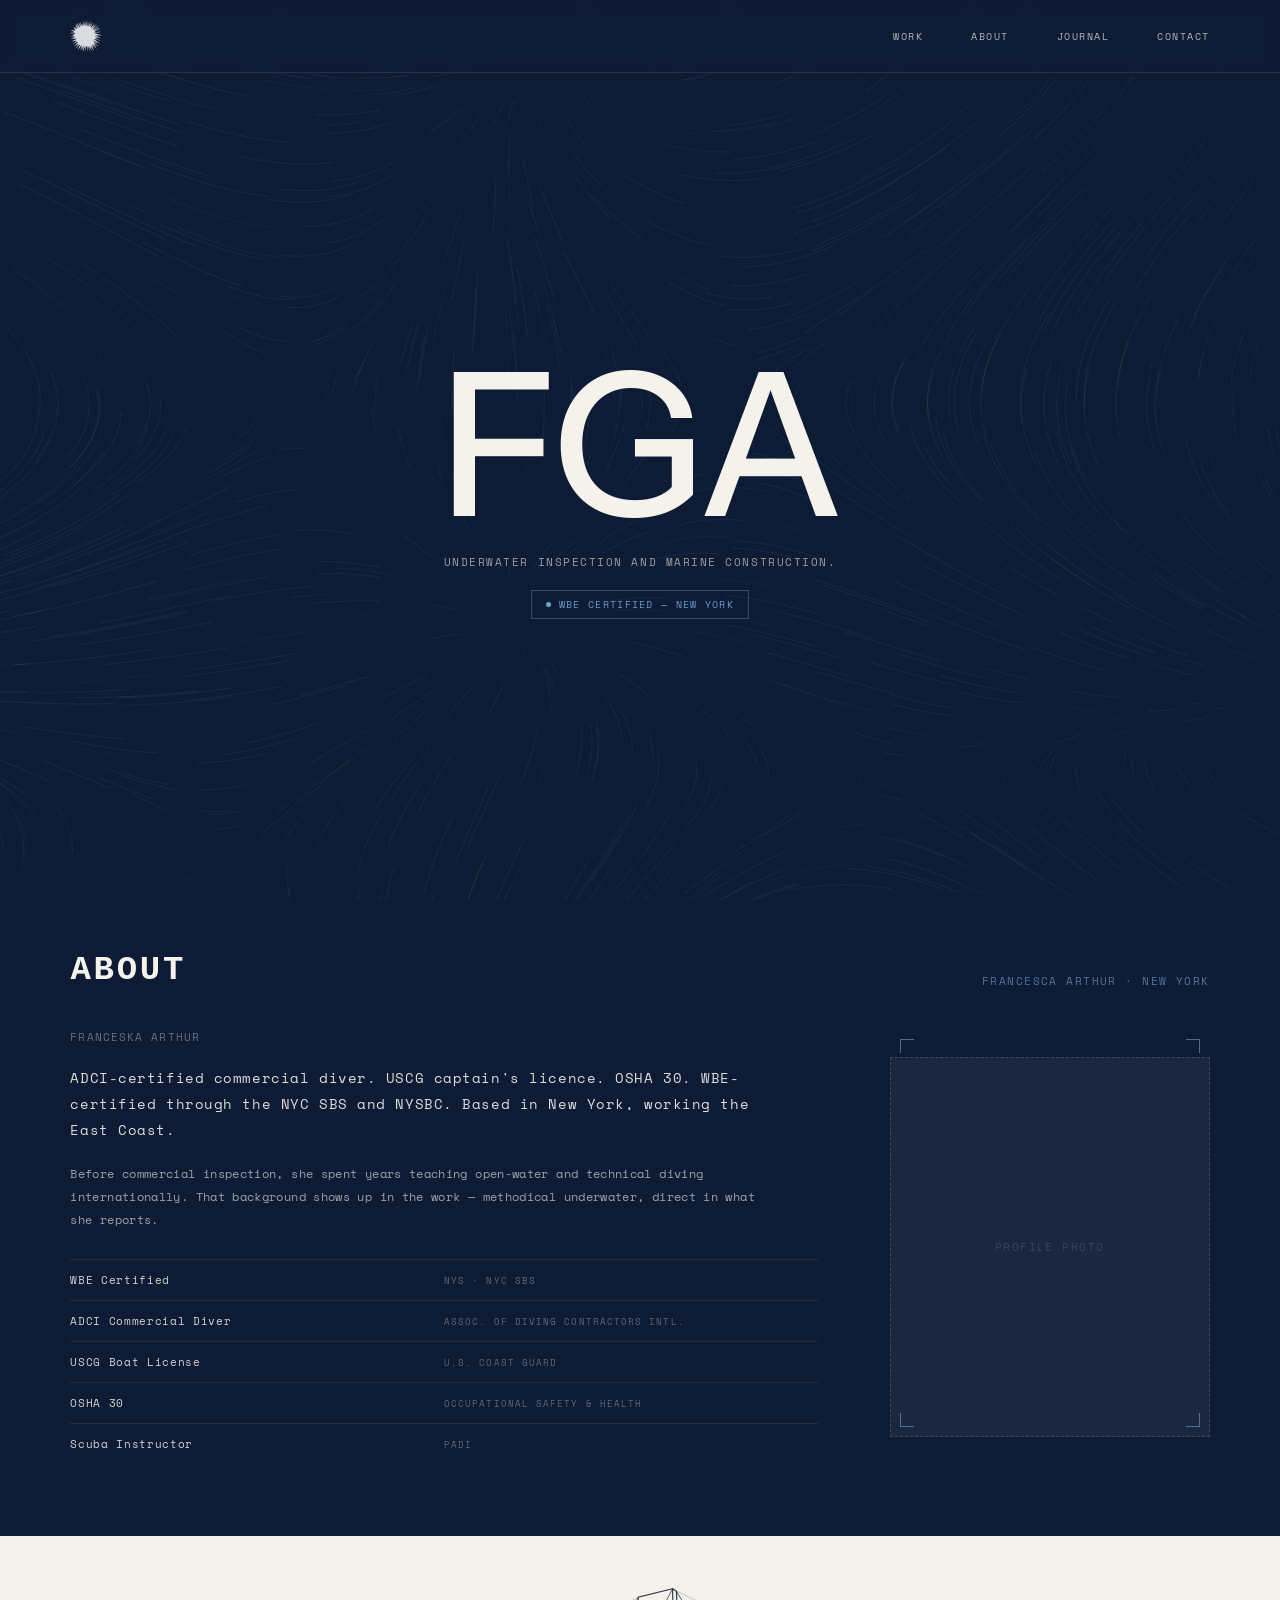
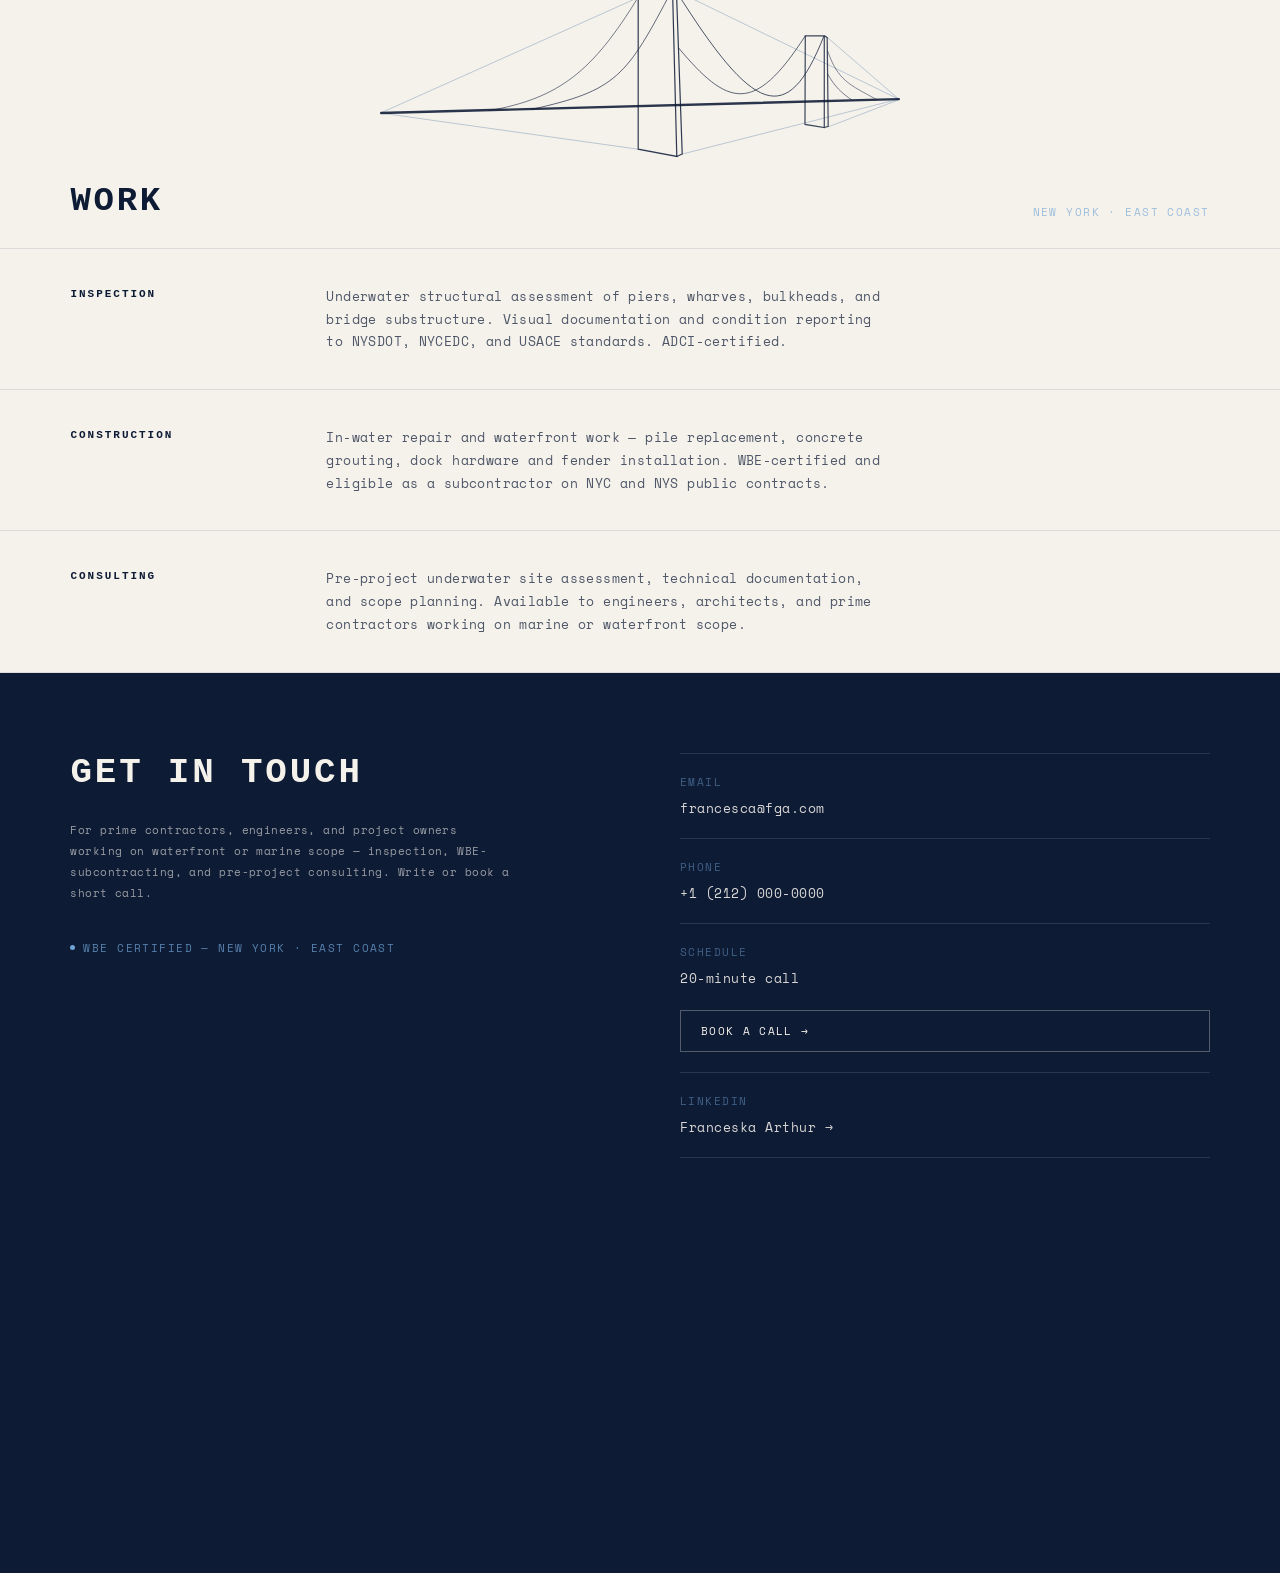
==== commit d1fa94ab: "Fix LinkedIn name spelling, placeholder URL" ====
--- a/index.html
+++ b/index.html
@@ -187,7 +187,7 @@
       </div>
       <div class="contact-method">
         <span class="mono contact-method-label">LinkedIn</span>
-        <a class="contact-method-value" href="https://linkedin.com/in/francesca-arthur" target="_blank" rel="noopener">Francesca Arthur &rarr;</a>
+        <a class="contact-method-value" href="https://linkedin.com" target="_blank" rel="noopener">Franceska Arthur &rarr;</a>
       </div>
     </div>
   </div>
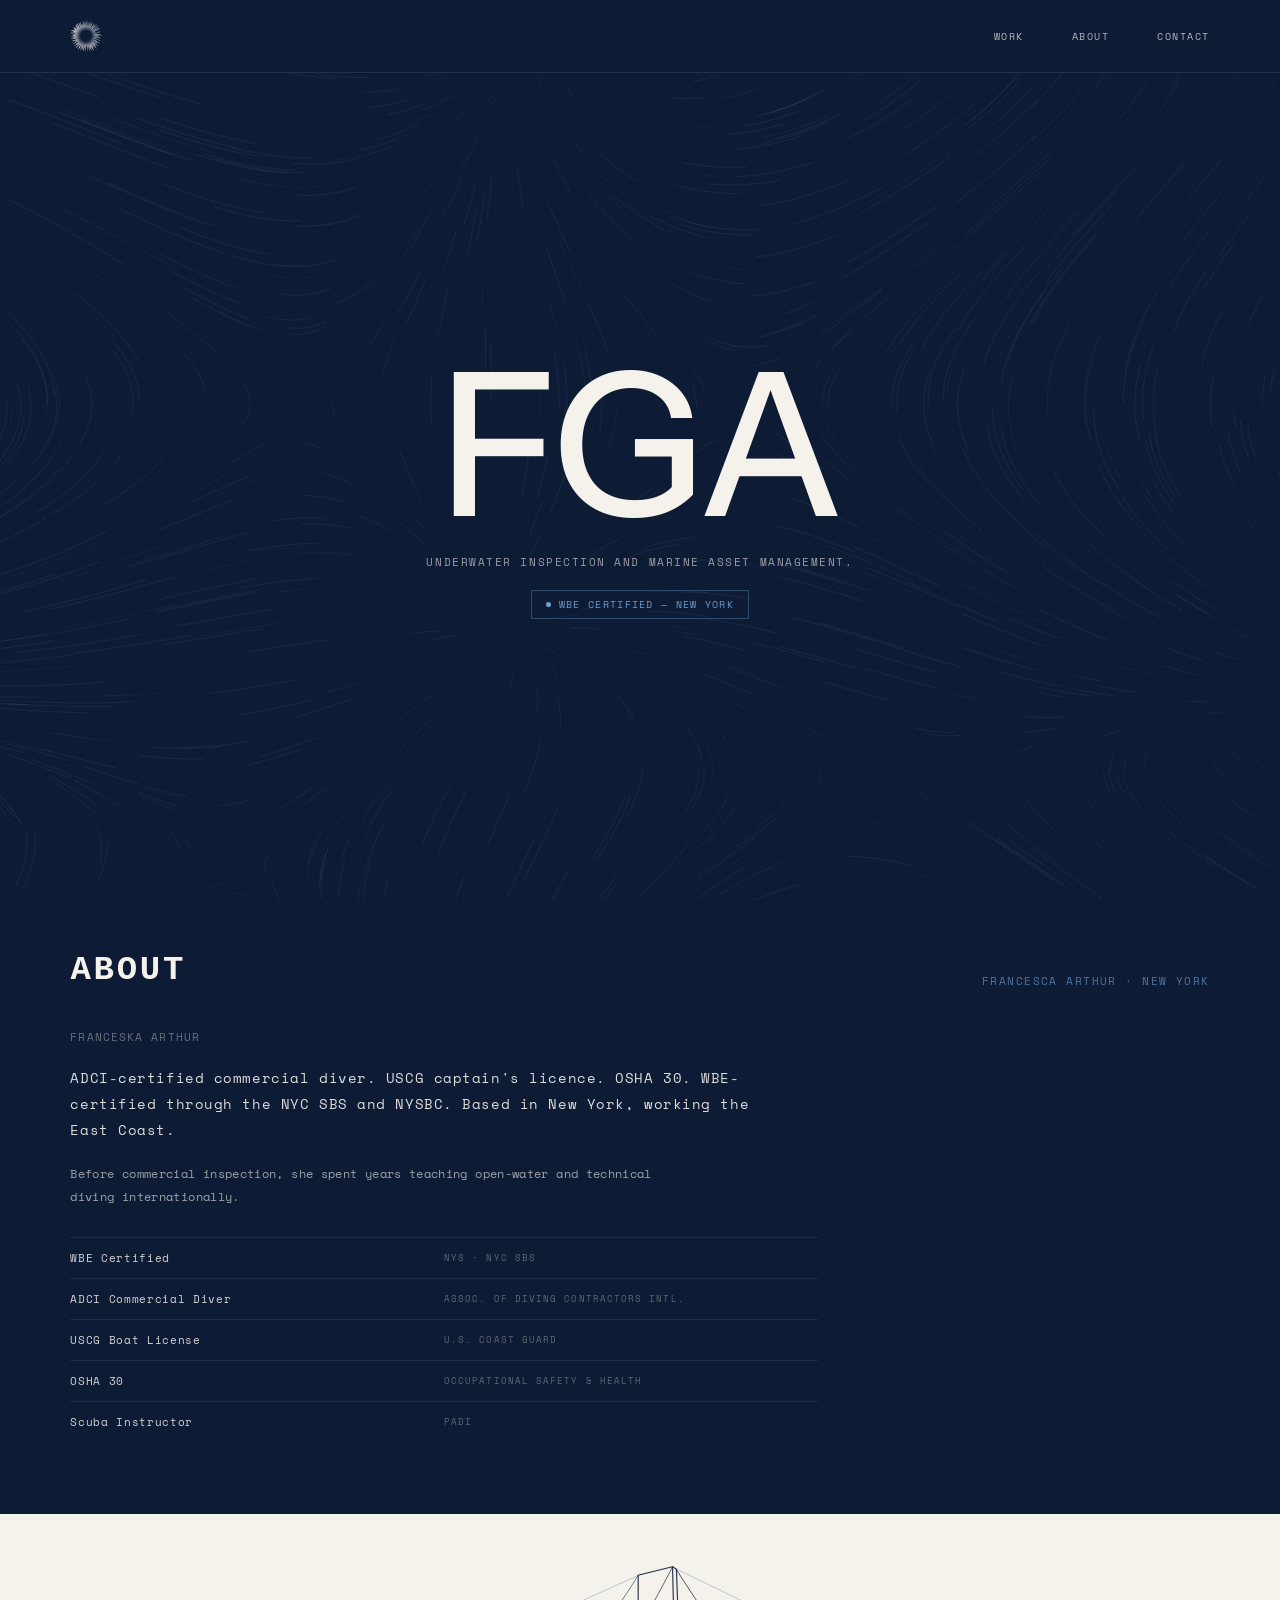
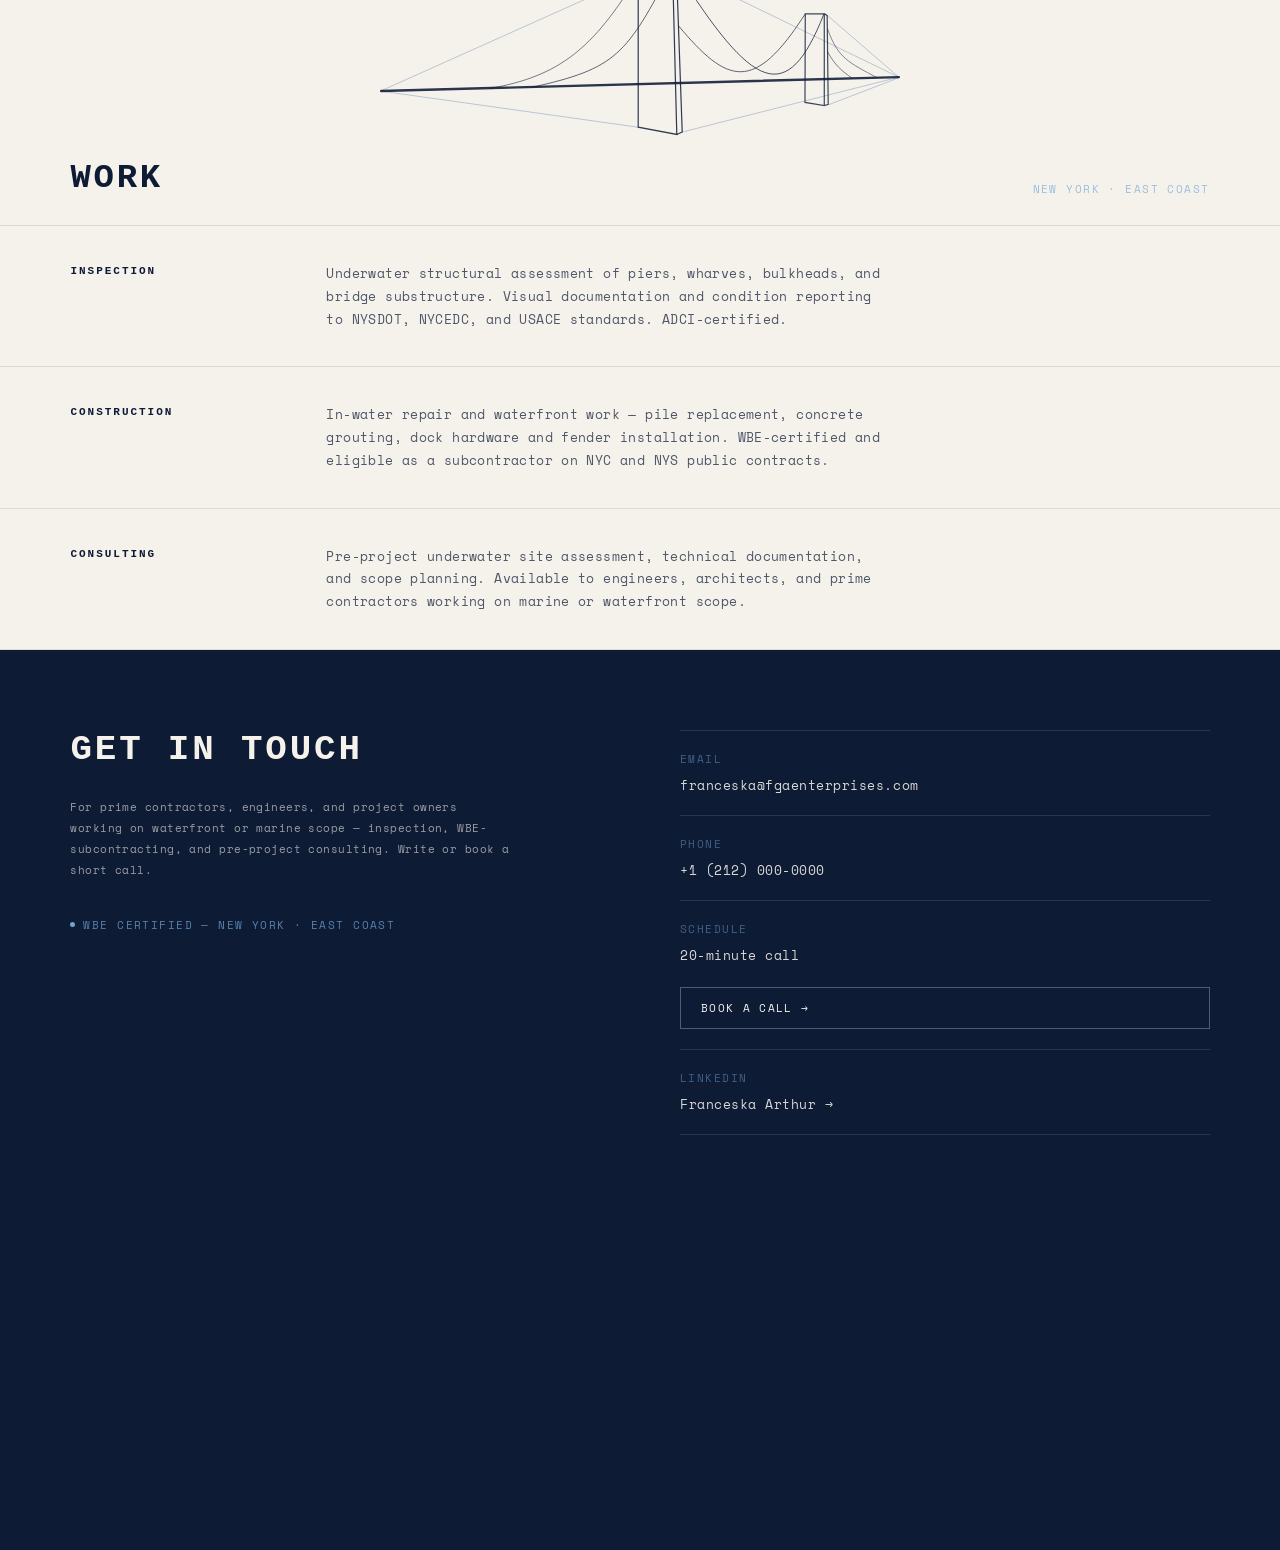
==== commit 46475fa2: "Copy updates: nav, email, hero sub, about section - Remove Journal from nav and mobile menu - Hero s" ====
--- a/index.html
+++ b/index.html
@@ -25,7 +25,6 @@
   <div class="nav-links">
     <a href="#work-entry" class="nav-link">Work</a>
     <a href="#about" class="nav-link">About</a>
-    <a href="journal.html" class="nav-link">Journal</a>
     <a href="#contact" class="nav-link">Contact</a>
   </div>
   <button class="nav-hamburger" id="hamburger" aria-label="Menu" aria-expanded="false">
@@ -35,7 +34,6 @@
 <div class="mobile-menu" id="mobileMenu">
   <a href="#work-entry">Work</a>
   <a href="#about">About</a>
-  <a href="journal.html">Journal</a>
   <a href="#contact">Contact</a>
 </div>
 
@@ -44,7 +42,7 @@
   <canvas class="hero-canvas" id="tidalCanvas"></canvas>
   <div class="hero-inner">
     <div class="hero-title" style="margin-bottom:20px;">FGA</div>
-    <div class="hero-sub">Underwater inspection and marine construction.</div>
+    <div class="hero-sub">Underwater inspection and marine asset management.</div>
     <div class="wbe-badge">
       <span class="wbe-dot"></span>
       <span class="wbe-text">WBE Certified — New York</span>
@@ -69,8 +67,7 @@
       </p>
       <p class="body-text" style="margin-bottom:28px;">
         Before commercial inspection, she spent years teaching open-water
-        and technical diving internationally. That background shows up in
-        the work — methodical underwater, direct in what she reports.
+        and technical diving internationally.
       </p>
       <!-- Credentials table -->
       <div class="creds-table">
@@ -96,17 +93,8 @@
         </div>
       </div>
     </div>
-    <!-- To show a real profile photo: add style="background-image:url('assets/your-photo.jpg')"
-         to .about-photo-frame below and remove the placeholder <span>. -->
-    <div class="about-photo">
-      <div class="about-photo-frame">
-        <span class="mono" style="opacity:.25;">Profile photo</span>
-      </div>
-      <span class="about-corner tl"></span>
-      <span class="about-corner tr"></span>
-      <span class="about-corner bl"></span>
-      <span class="about-corner br"></span>
-    </div>
+    <!-- Profile photo: when ready, add a div.about-photo here with
+         style="background-image:url('assets/your-photo.jpg')" on .about-photo-frame. -->
   </div>
   <div style="height:72px;"></div>
 </section>
@@ -174,7 +162,7 @@
     <div>
       <div class="contact-method">
         <span class="mono contact-method-label">Email</span>
-        <a class="contact-method-value" href="mailto:francesca@fga.com">francesca@fga.com</a>
+        <a class="contact-method-value" href="mailto:franceska@fgaenterprises.com">franceska@fgaenterprises.com</a>
       </div>
       <div class="contact-method">
         <span class="mono contact-method-label">Phone</span>
@@ -187,7 +175,7 @@
       </div>
       <div class="contact-method">
         <span class="mono contact-method-label">LinkedIn</span>
-        <a class="contact-method-value" href="https://linkedin.com" target="_blank" rel="noopener">Franceska Arthur &rarr;</a>
+        <a class="contact-method-value" href="https://www.linkedin.com/in/franceska-arthur-253ab6415/" target="_blank" rel="noopener">Franceska Arthur &rarr;</a>
       </div>
     </div>
   </div>
--- a/css/style.css
+++ b/css/style.css
@@ -72,10 +72,12 @@
 .nav-brand { display:flex; align-items:center; }
 .nav-urchin {
   display:block; flex-shrink:0; width:32px; height:32px;
-  filter: brightness(0) invert(1); opacity:.85;
-  transition:filter .4s ease;
-}
-.nav.nav-light .nav-urchin { filter: brightness(0) opacity(0.68); }
+  filter: brightness(0) invert(1) sepia(0.2); opacity:.85;
+  -webkit-mask-image: radial-gradient(ellipse 55% 55% at 50% 50%, transparent 30%, black 75%);
+  mask-image: radial-gradient(ellipse 55% 55% at 50% 50%, transparent 30%, black 75%);
+  transition:filter .4s ease, opacity .4s ease;
+}
+.nav.nav-light .nav-urchin { filter: brightness(0); opacity:.55; }
 .nav-lockup {
   display:flex; align-items:center; overflow:hidden;
   max-width:0; opacity:0;
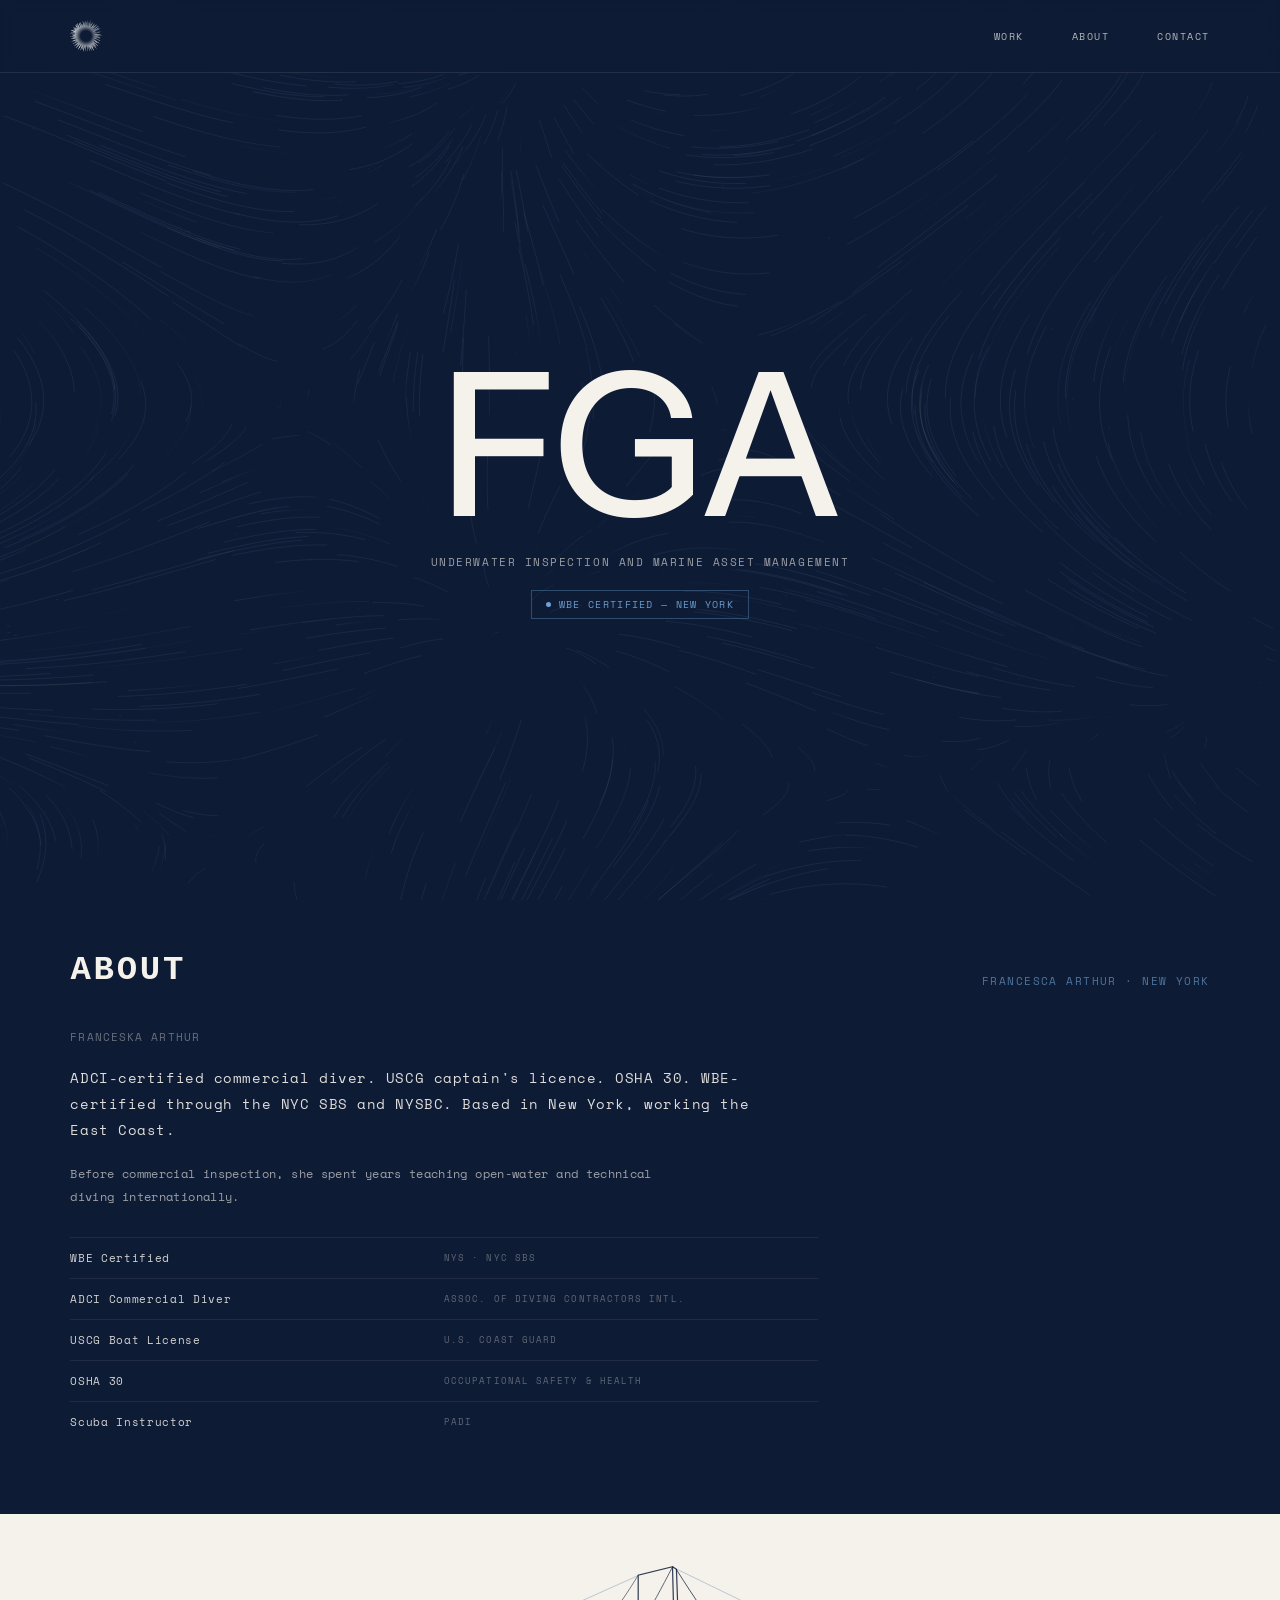
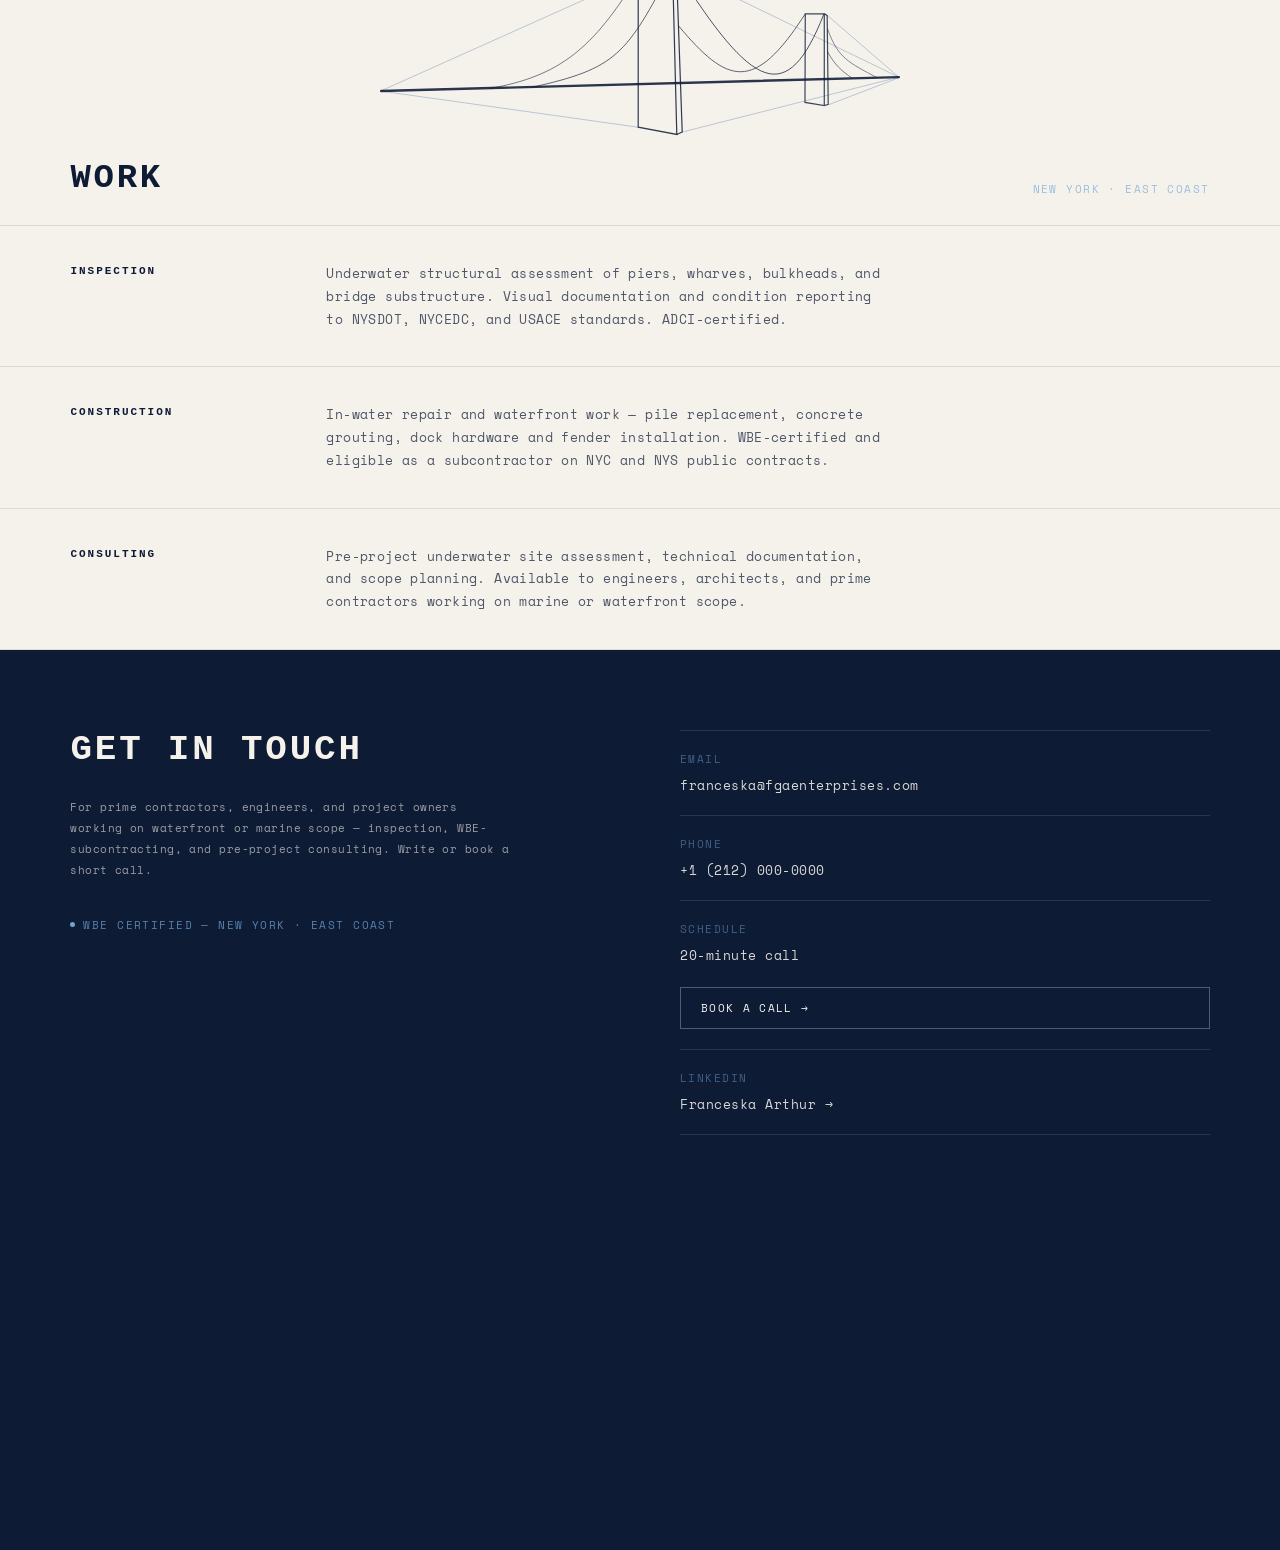
==== commit 329c0b53: "Remove trailing period from hero subtext Co-Authored-By: Claude Sonnet 4.6 <noreply@anthropic.com>" ====
--- a/index.html
+++ b/index.html
@@ -42,7 +42,7 @@
   <canvas class="hero-canvas" id="tidalCanvas"></canvas>
   <div class="hero-inner">
     <div class="hero-title" style="margin-bottom:20px;">FGA</div>
-    <div class="hero-sub">Underwater inspection and marine asset management.</div>
+    <div class="hero-sub">Underwater inspection and marine asset management</div>
     <div class="wbe-badge">
       <span class="wbe-dot"></span>
       <span class="wbe-text">WBE Certified — New York</span>
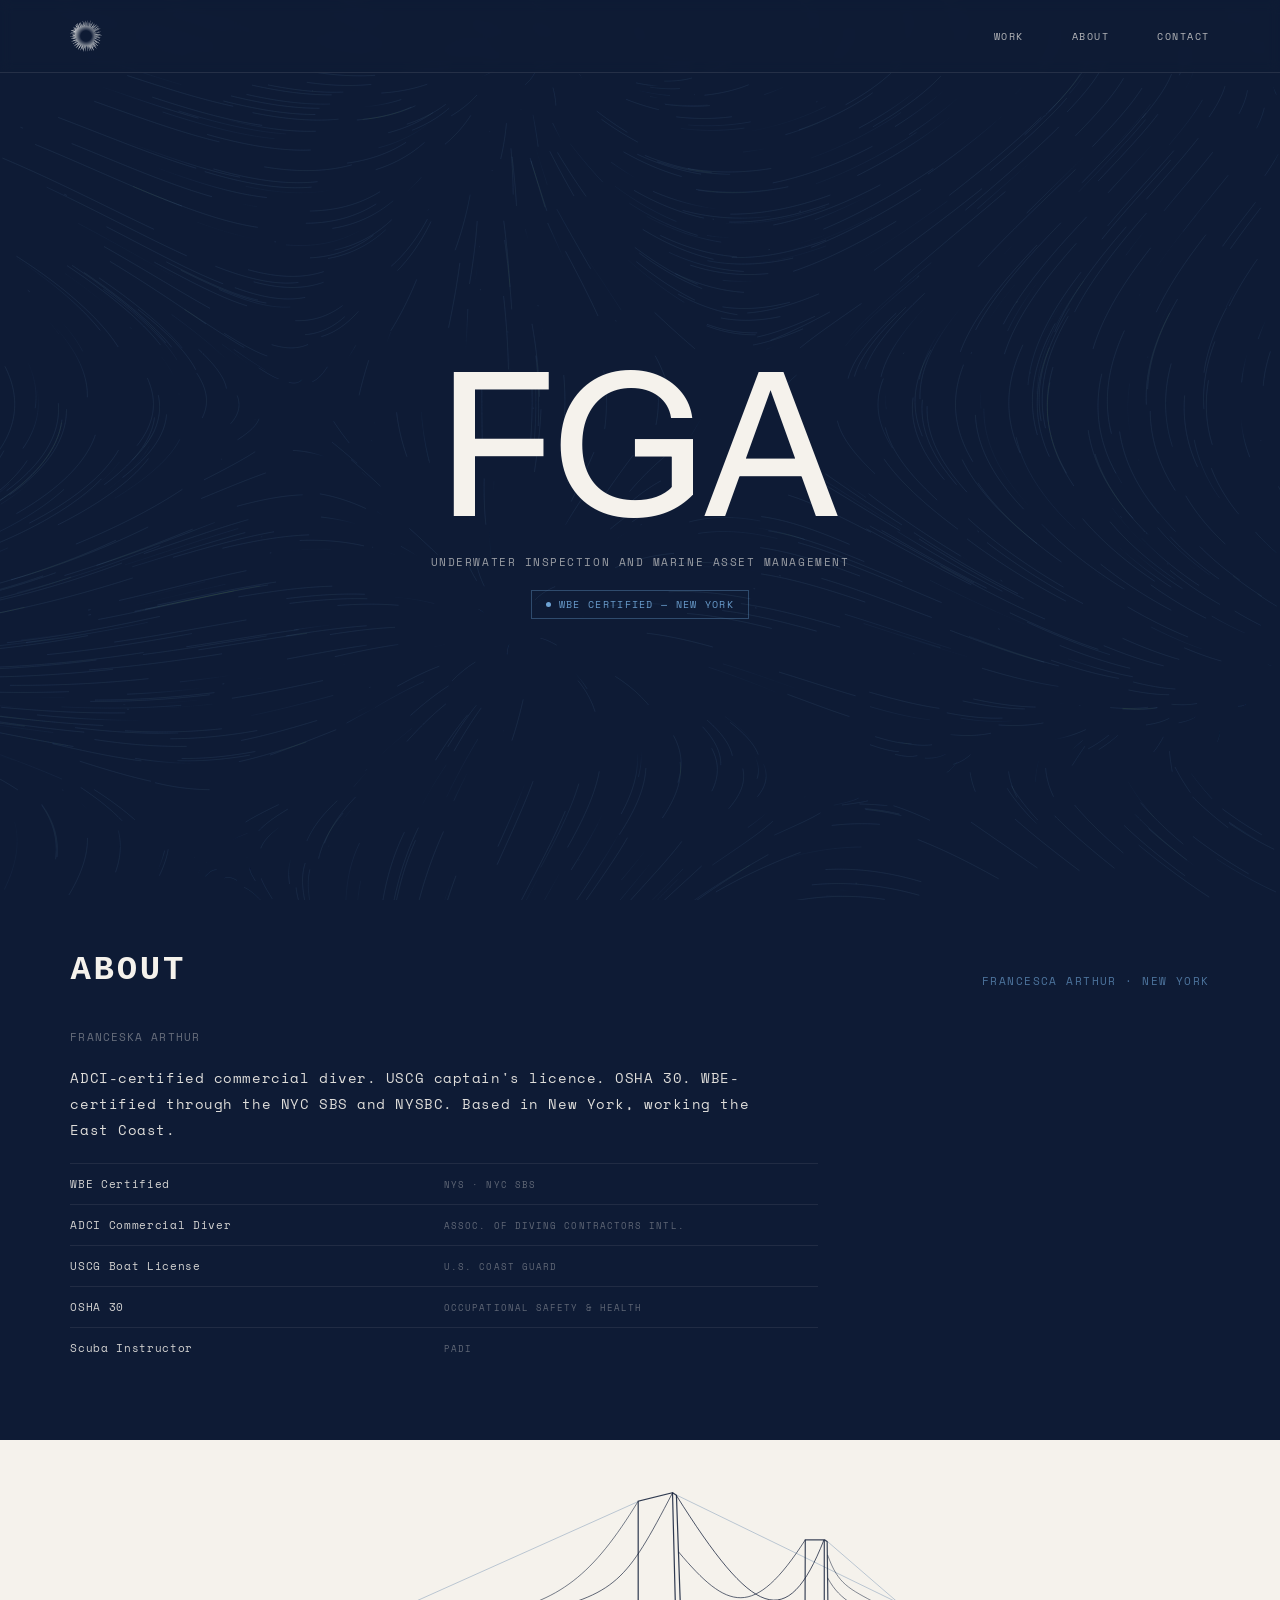
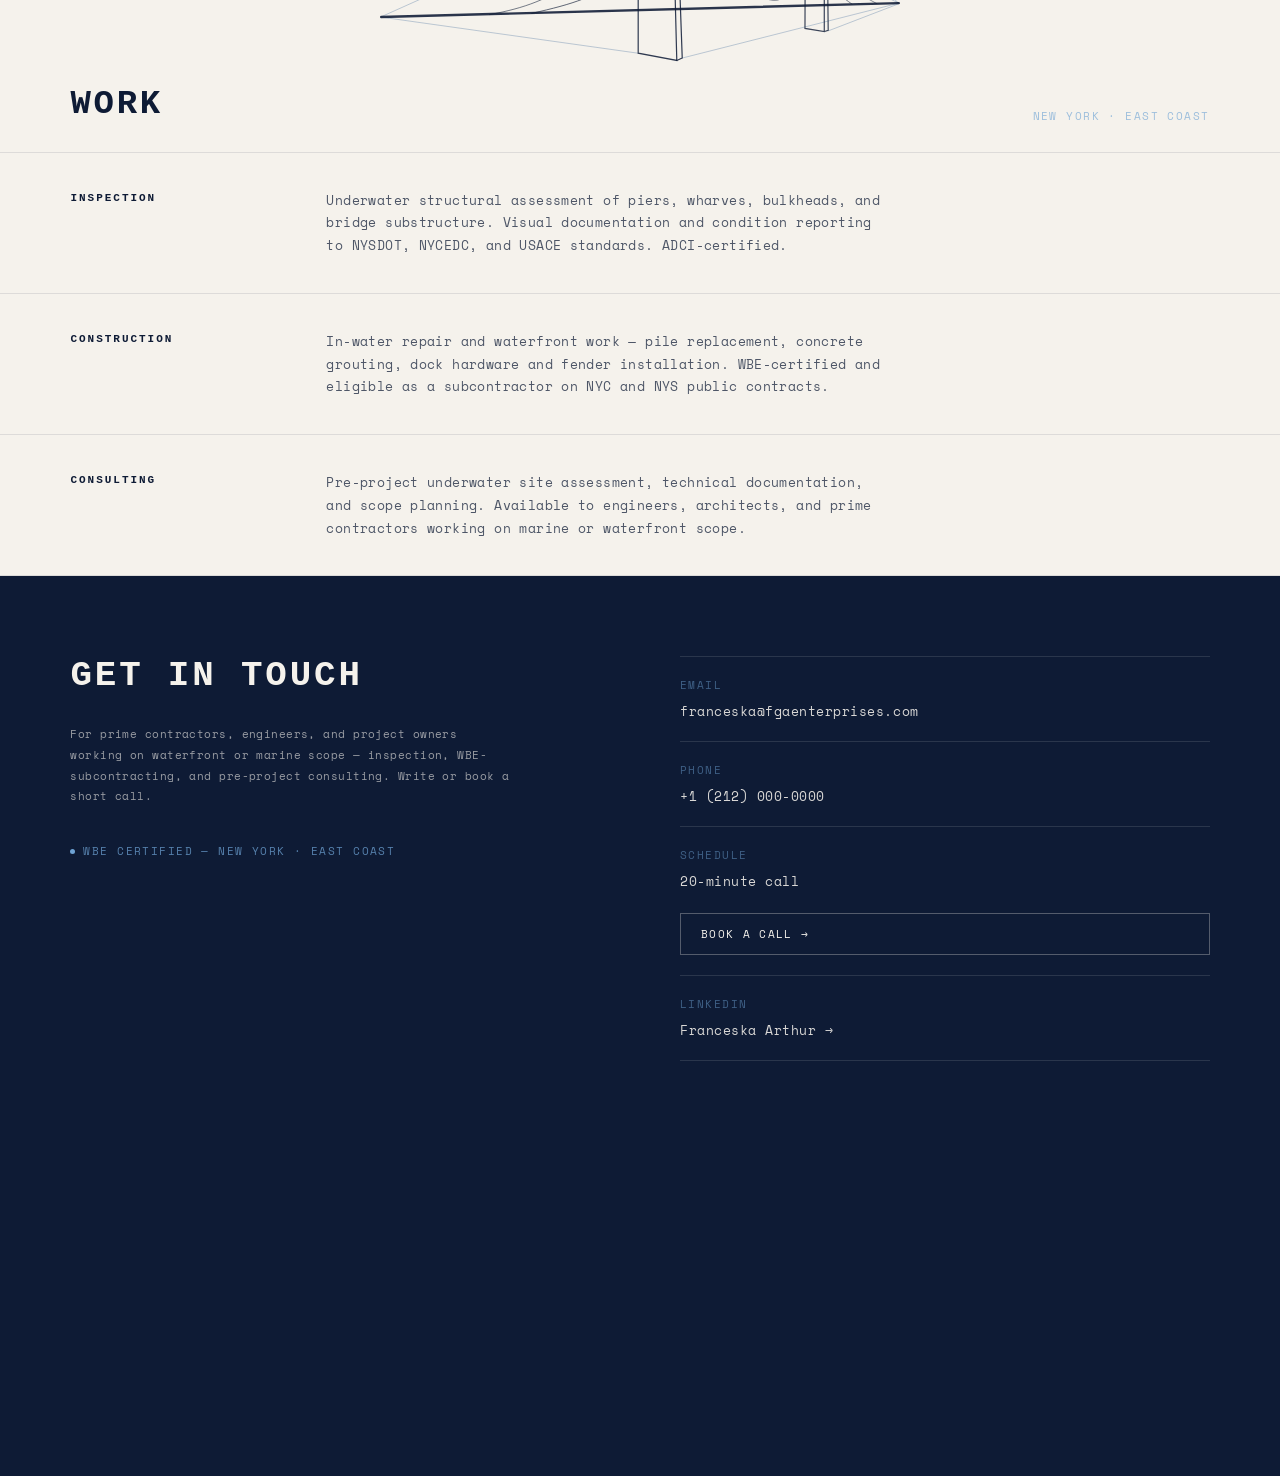
==== commit 818047d1: "Remove teaching background sentence from About Co-Authored-By: Claude Sonnet 4.6 <noreply@anthropic." ====
--- a/index.html
+++ b/index.html
@@ -64,10 +64,6 @@
         ADCI-certified commercial diver. USCG captain's licence. OSHA 30.
         WBE-certified through the NYC SBS and NYSBC. Based in New York,
         working the East Coast.
-      </p>
-      <p class="body-text" style="margin-bottom:28px;">
-        Before commercial inspection, she spent years teaching open-water
-        and technical diving internationally.
       </p>
       <!-- Credentials table -->
       <div class="creds-table">
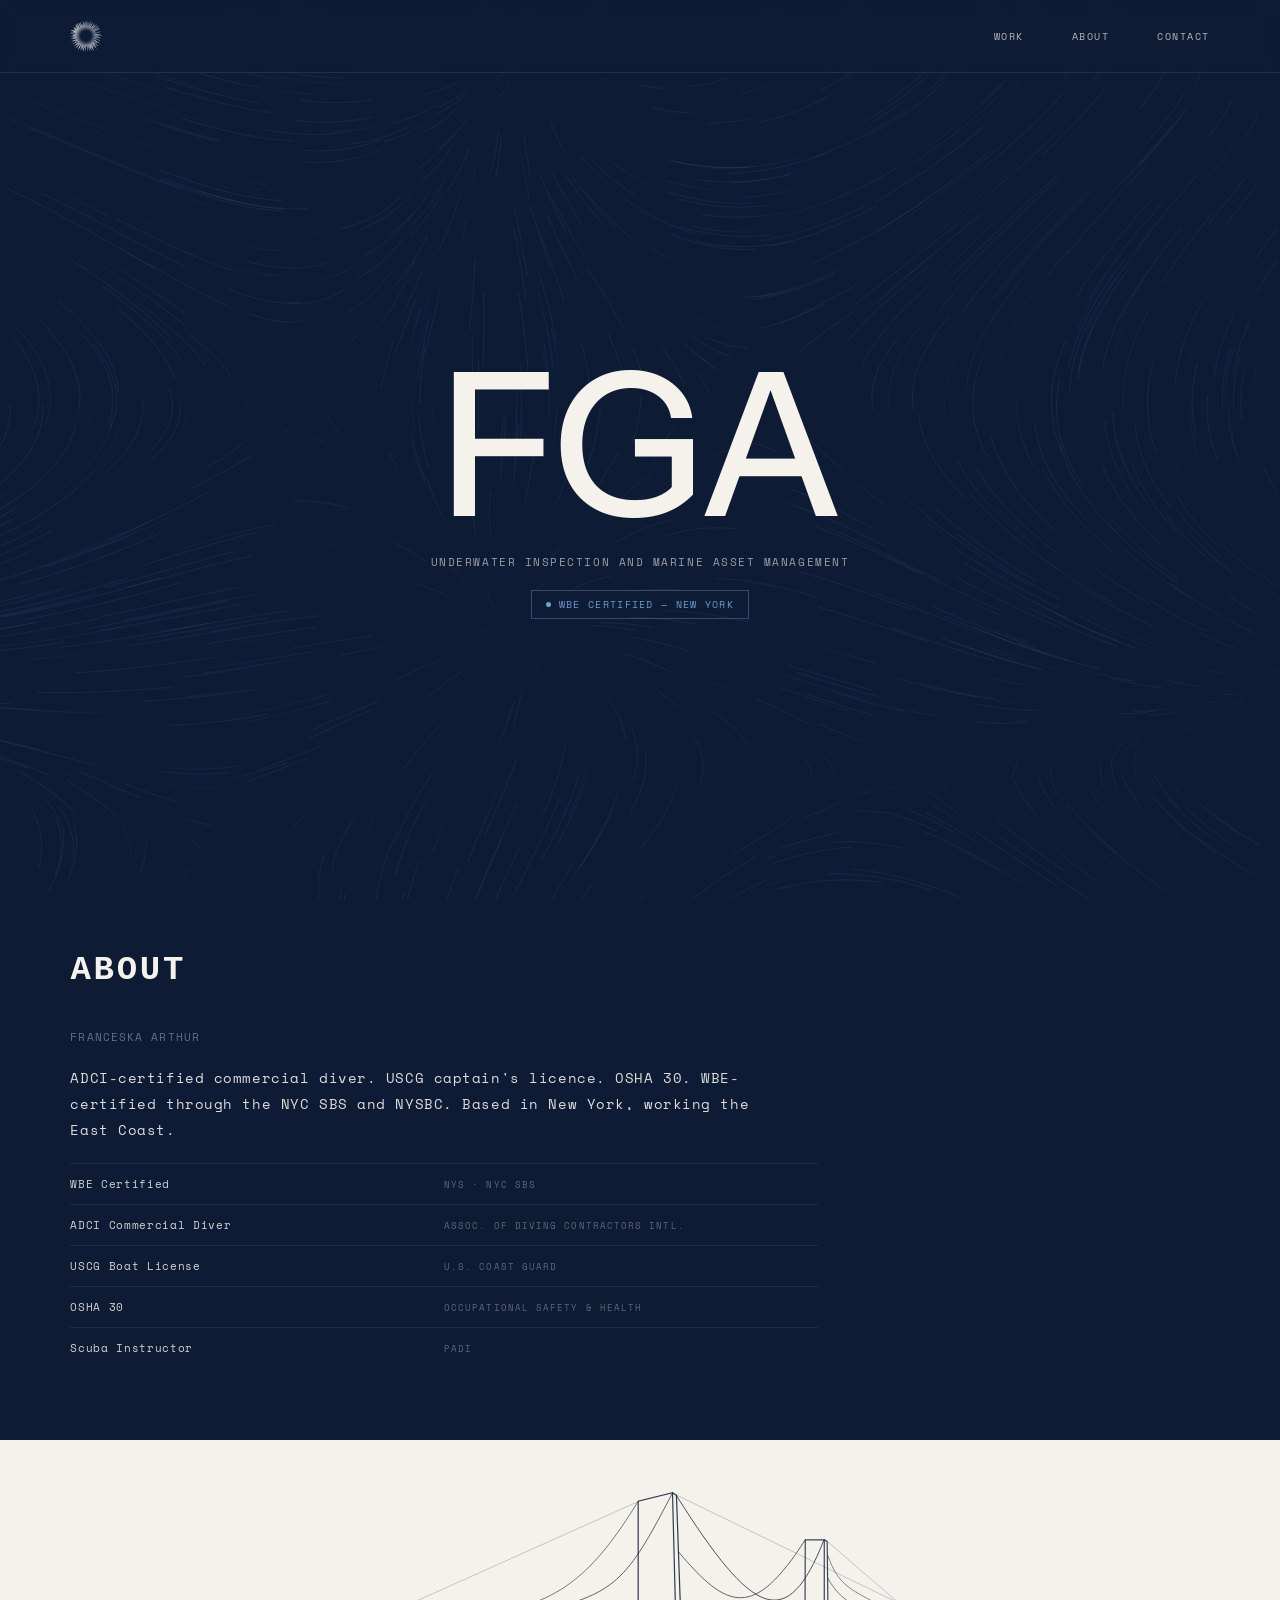
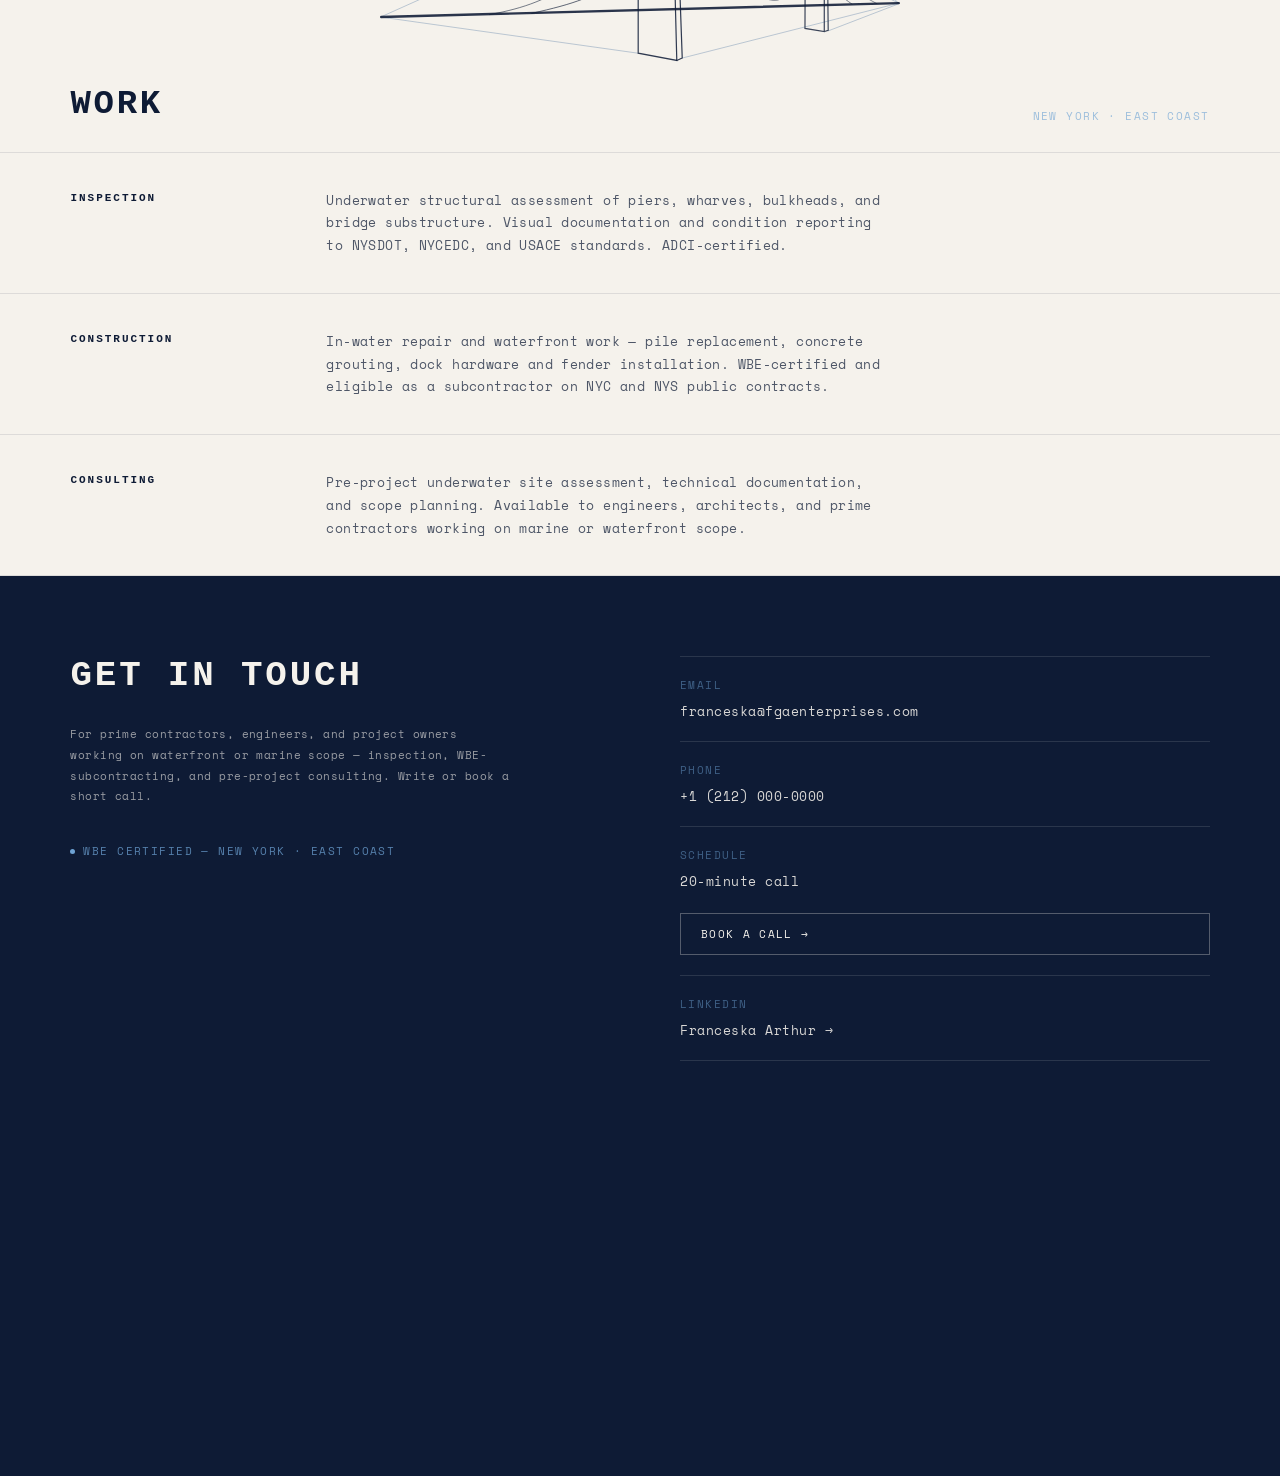
==== commit 9053a3be: "Remove section-meta from About header Co-Authored-By: Claude Sonnet 4.6 <noreply@anthropic.com>" ====
--- a/index.html
+++ b/index.html
@@ -55,7 +55,6 @@
 <section id="about" class="section-navy" data-theme="dark">
   <div class="section-header">
     <div class="section-title">About</div>
-    <span class="mono section-meta">Francesca Arthur · New York</span>
   </div>
   <div class="about-grid">
     <div>
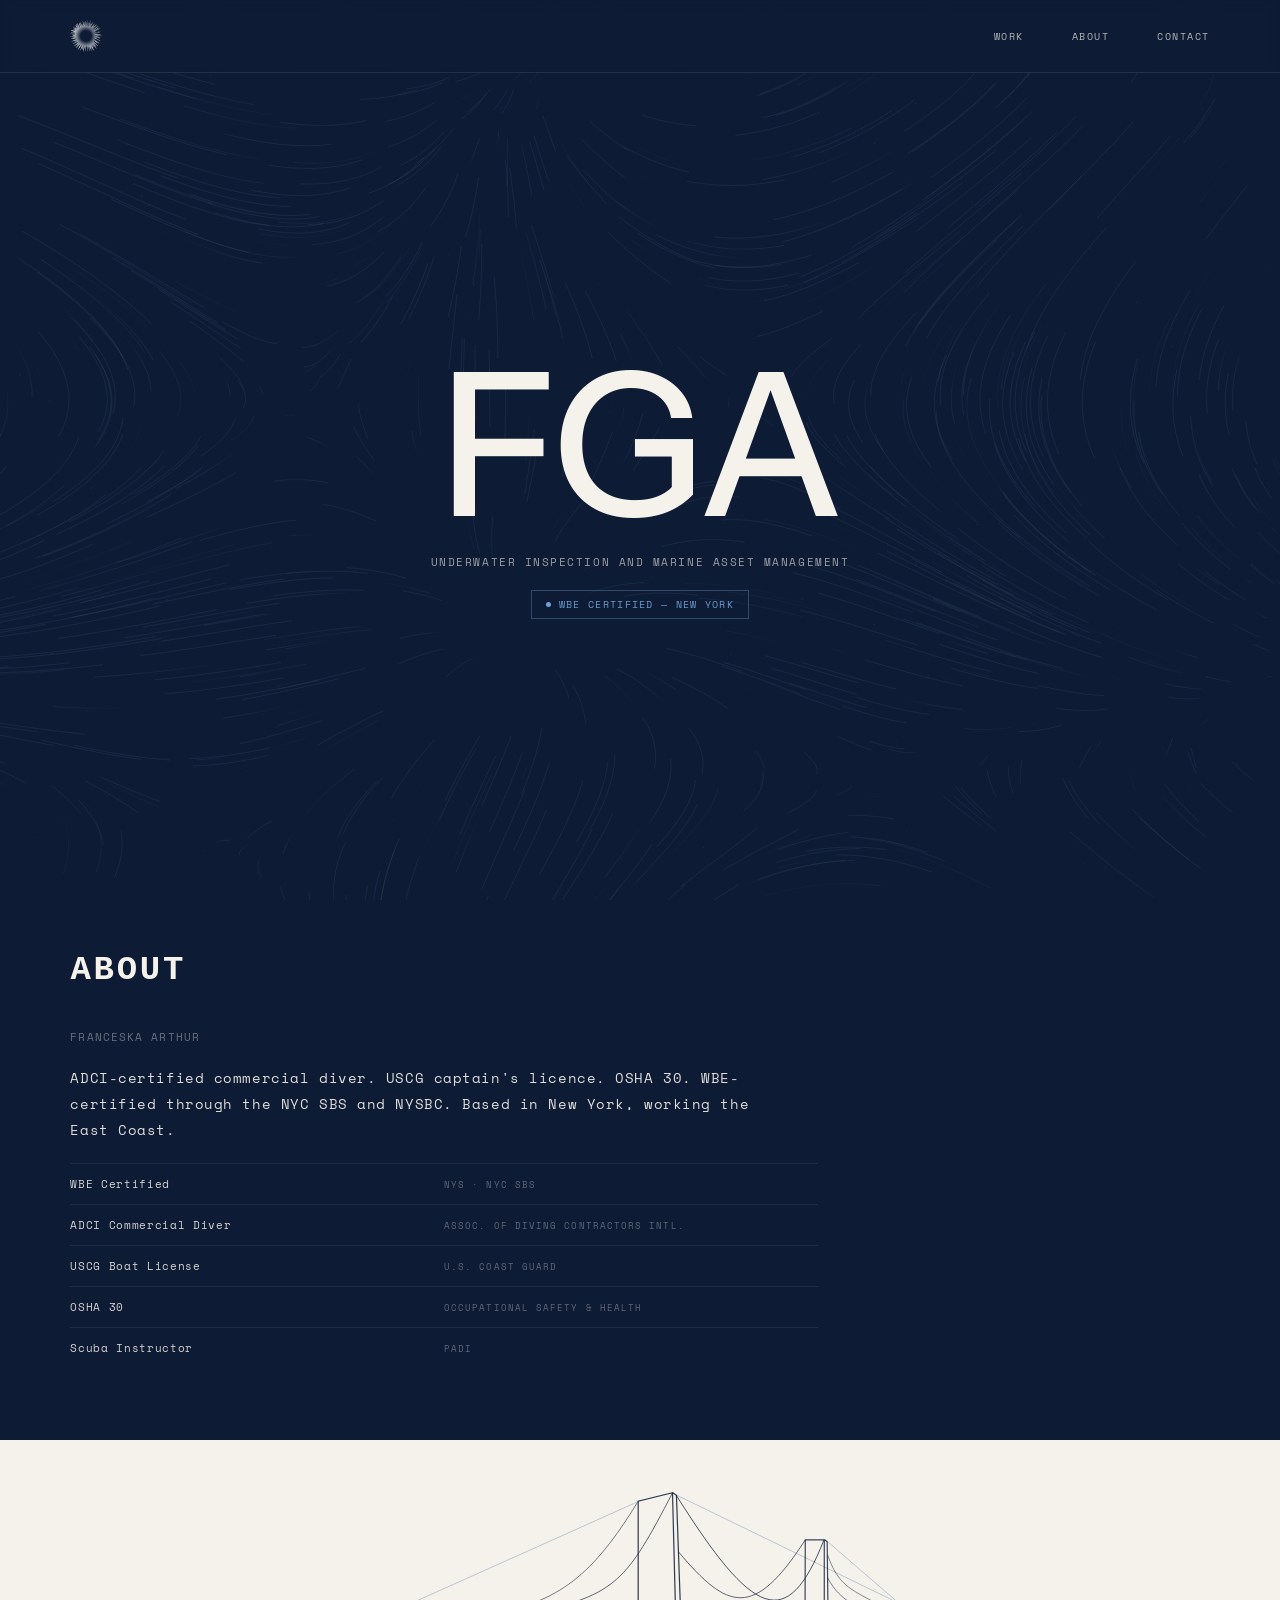
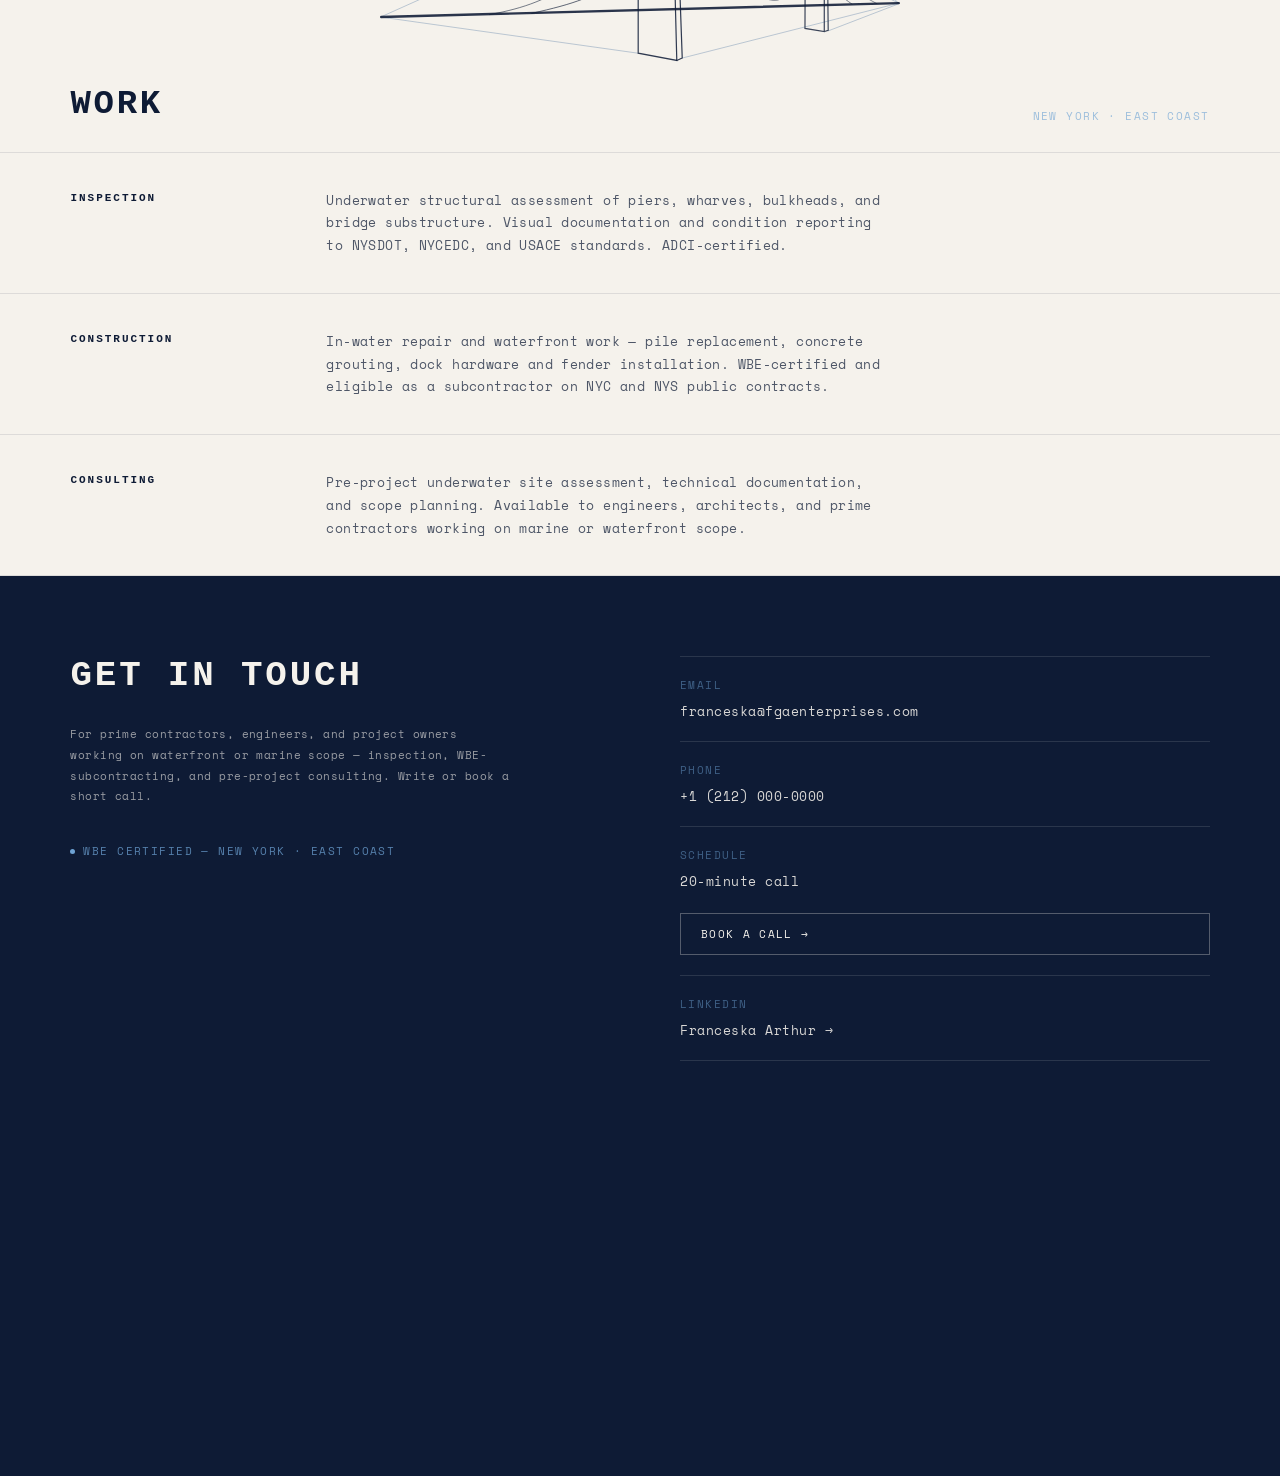
==== commit 07995c3a: "Update booking link to Google Calendar scheduling page Co-Authored-By: Claude Sonnet 5 <noreply@anth" ====
--- a/index.html
+++ b/index.html
@@ -166,7 +166,7 @@
       <div class="contact-method">
         <span class="mono contact-method-label">Schedule</span>
         <div class="contact-method-value" style="margin-bottom:14px;">20-minute call</div>
-        <a href="https://cal.com/fga/20min" target="_blank" rel="noopener" class="cta-primary">Book a call &rarr;</a>
+        <a href="https://calendar.app.google/g8CN85ZAkyi4qekB9" target="_blank" rel="noopener" class="cta-primary">Book a call &rarr;</a>
       </div>
       <div class="contact-method">
         <span class="mono contact-method-label">LinkedIn</span>
